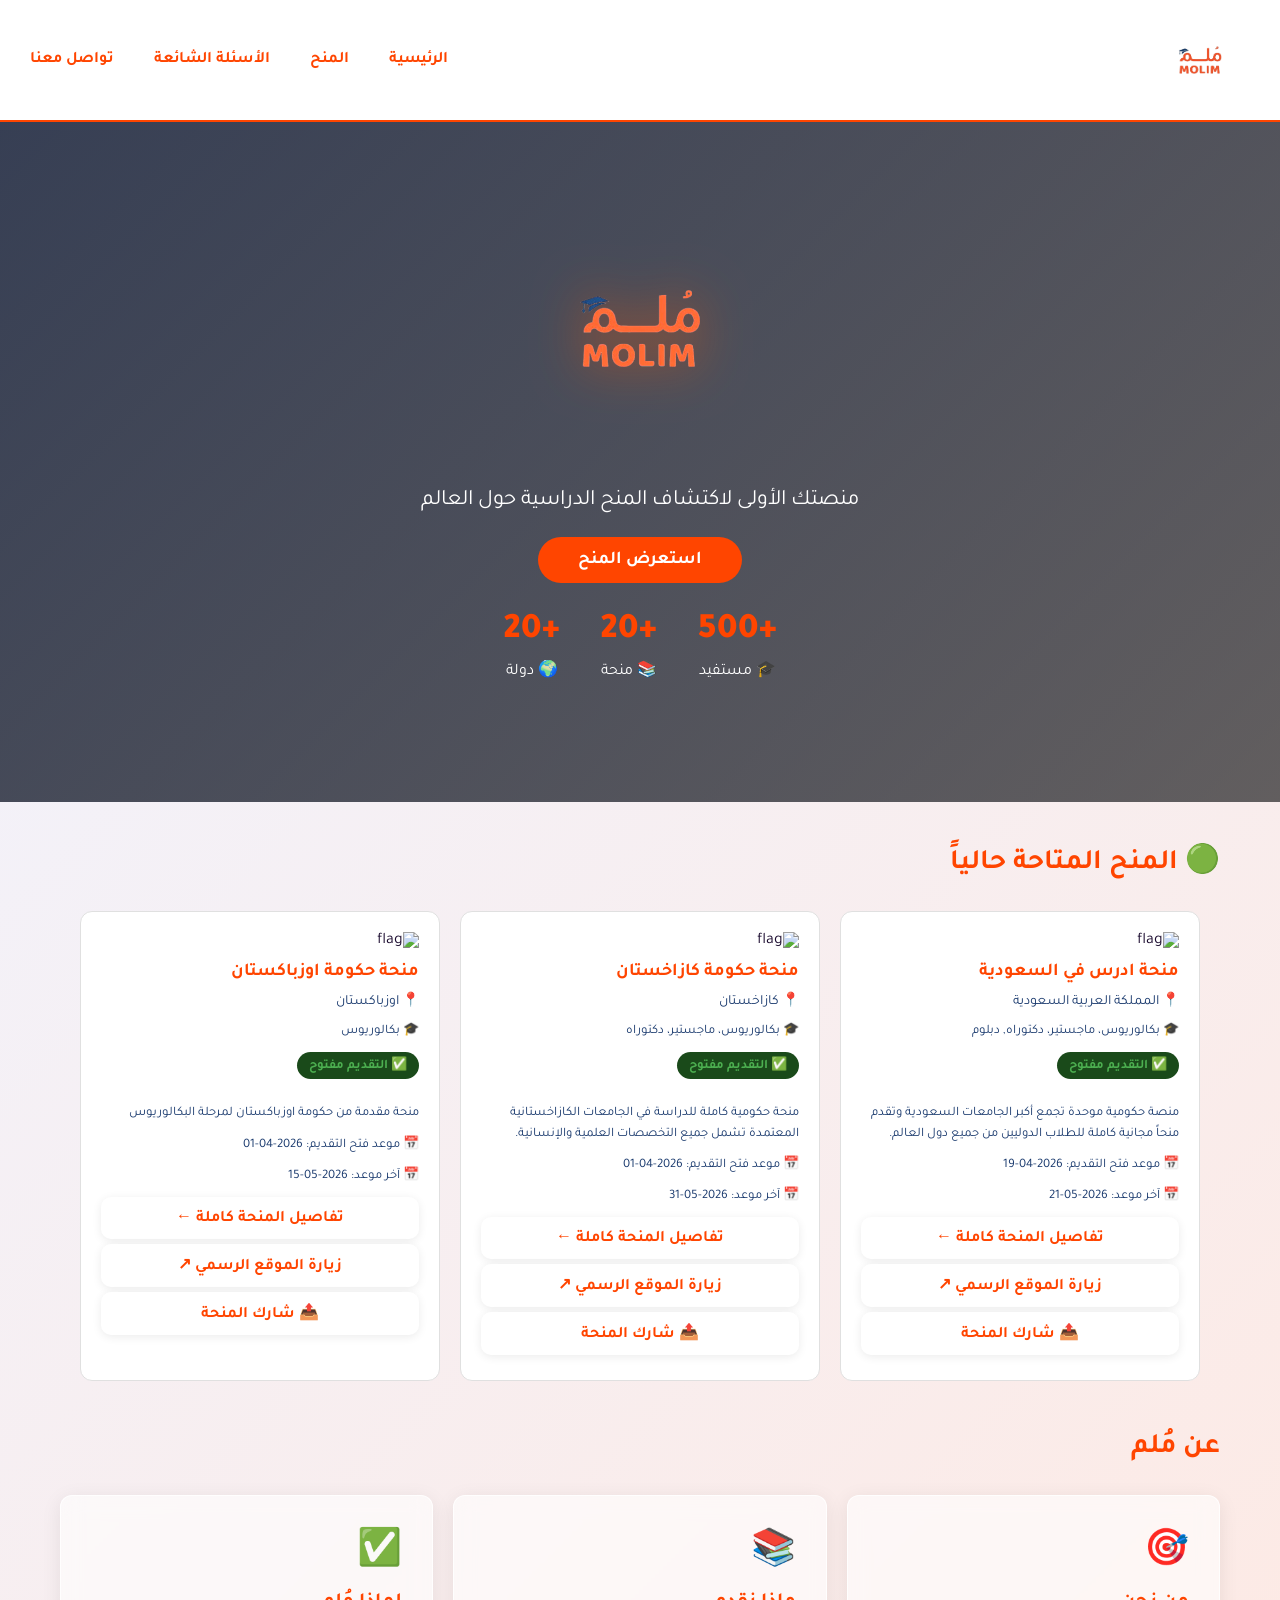
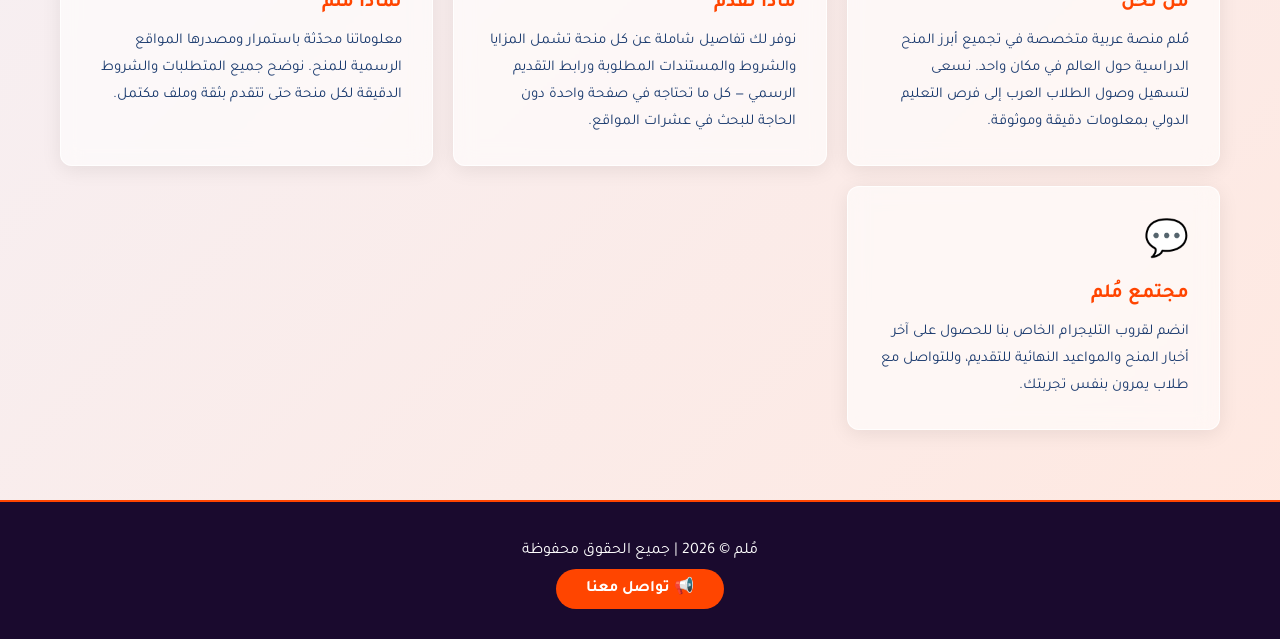
==== index.html @ afb1531c "update contact" ====
<!DOCTYPE html>
<html lang="ar" dir="rtl">
<head>
  <meta charset="UTF-8" />
  <meta name="viewport" content="width=device-width, initial-scale=1.0" />
  <title>مُلم | منصة المنح الدراسية</title>
  <link rel="stylesheet" href="static/css/style.css" />
</head>
<body>

  <!-- الهيدر -->
  <header>
   <div class="logo">
   <img src="static/logo.png" alt="مُلم" class="logo-img"/>
    </div>
    <nav>
      <a href="index.html">الرئيسية</a>
      <a href="scholarships.html">المنح</a>
      <a href="faq.html">الأسئلة الشائعة</a>
      <a href="contact.html">تواصل معنا</a>
    </nav>
  </header>

  <!-- هيرو -->
  <section class="hero">
  <!-- الشعار الكبير التفاعلي في المنتصف -->
  <div class="hero-logo-wrap">
    <img src="static/logo.png" alt="مُلم" class="hero-logo"/>
    <div class="hero-glow"></div>
  </div>
  <p class="hero-sub">منصتك الأولى لاكتشاف المنح الدراسية حول العالم</p>
  <a href="scholarships.html" class="btn-main">استعرض المنح</a>
  <!-- إحصائيات المنصة -->
  <section class="stats-section">
    <div class="stat-item">
      <span class="stat-number">+500</span>
      <span class="stat-label">🎓 مستفيد</span>
    </div>
    <div class="stat-item">
      <span class="stat-number">+20</span>
      <span class="stat-label">📚 منحة</span>
    </div>
    <div class="stat-item">
      <span class="stat-number">+20</span>
      <span class="stat-label">🌍 دولة</span>
    </div>
  </section>
</section>

<!-- المنح المتاحة حالياً -->
<section class="open-scholarships-section">
  <h2 class="section-title">🟢 المنح المتاحة حالياً</h2>
  <div id="open-scholarships-grid" class="cards-grid"></div>
</section>

  <!-- من نحن -->

<section class="about-section">

  <h2 class="section-title"> عن مُلم </h2>
  <div class="cards-wrapper">
  <div class="about-card">
    <span class="about-icon">🎯</span>
    <h3>من نحن</h3>
    <p>مُلم منصة عربية متخصصة في تجميع أبرز المنح الدراسية حول العالم في مكان واحد. نسعى لتسهيل وصول الطلاب العرب إلى فرص التعليم الدولي بمعلومات دقيقة وموثوقة.</p>
  </div>

  <div class="about-card">
    <span class="about-icon">📚</span>
    <h3>ماذا نقدم</h3>
    <p>نوفر لك تفاصيل شاملة عن كل منحة تشمل المزايا والشروط والمستندات المطلوبة ورابط التقديم الرسمي — كل ما تحتاجه في صفحة واحدة دون الحاجة للبحث في عشرات المواقع.</p>
  </div>

  <div class="about-card">
    <span class="about-icon">✅</span>
    <h3>لماذا مُلم</h3>
    <p>معلوماتنا محدّثة باستمرار ومصدرها المواقع الرسمية للمنح. نوضح جميع المتطلبات والشروط الدقيقة لكل منحة حتى تتقدم بثقة وملف مكتمل.</p>
  </div>

  <a href="https://t.me/Molim_Team/4" target="_blank" style="text-decoration:none; color:inherit; display:block;">
  <div class="about-card" style="cursor:pointer;">
    <span class="about-icon">💬</span>
    <h3>مجتمع مُلم</h3>
    <p>انضم لقروب التليجرام الخاص بنا للحصول على آخر أخبار المنح والمواعيد النهائية للتقديم، وللتواصل مع طلاب يمرون بنفس تجربتك.</p>
  </div>
</a>
</div>


</section>

  <!-- الفوتر -->
  <footer>
    <p>مُلم © 2026 | جميع الحقوق محفوظة</p>
    <a herf="contact.html" class="tg-btn">
      📢 تواصل معنا
    </a>
  </footer>

  <script src="static/js/main.js"></script>

</body>
</html>
---- static/css/style.css ----
@import url('https://fonts.googleapis.com/css2?family=Tajawal:wght@400;700;900&display=swap');

* {
  margin: 0;
  padding: 0;
  box-sizing: border-box;
}

body {
  font-family: 'Tajawal', sans-serif;
  background: linear-gradient(135deg, #f0f4ff, #ffe8e0);
  color: #1a0a2e;
  direction: rtl;
  min-height: 100vh;
}

/* ===== HEADER ===== */
header {
  display: flex;
  justify-content: space-between;
  align-items: center;
  padding: 15px 30px;
  background: #fff;
  border-bottom: 2px solid #ff4500;
  position: sticky;
  top: 0;
  z-index: 100;
  width: 100%;
  box-sizing: border-box;
}

header.scrolled {
  padding: 8px 30px;
  box-shadow: 0 2px 15px rgba(0,0,0,0.1);
  transition: all 0.3s ease;
}

header.scrolled .logo-img {
  height: 55px;
}

.logo {
  display: flex;
  flex-direction: column;
  line-height: 1;
}

.logo-img {
  height: 90px;
  width: auto;
}

nav {
  display: flex;
  gap: 15px;
  align-items: center;
}

nav a {
  color: #ff4500;
  text-decoration: none;
  margin-right: 25px;
  font-size: 16px;
  font-weight: 700;
  transition: color 0.3s;
}

nav a:hover {
  color: #cc3300;
}

/* ===== HERO ===== */
.hero {
  text-align: center;
  padding: 80px 20px;
  background: 
    linear-gradient(135deg, rgba(5,15,40,0.80), rgba(20,20,20,0.65)),
    url('../images/hero-bg.jpg') center center / cover no-repeat;
    background-attachment: fixed;
  position: relative;
}

.hero-logo-wrap {
  position: relative;
  display: inline-block;
  margin-bottom: 25px;
}

.hero-logo {
  width: 350px;
  max-width: 80%;
  position: relative;
  z-index: 2;
  filter: drop-shadow(0 0 25px rgba(255, 69, 0, 0.7)) brightness(1.3);
  animation: floatLogo 3s ease-in-out infinite;
  transition: transform 0.3s;
}

.hero-logo:hover {
  transform: scale(1.08);
  filter: drop-shadow(0 0 45px rgba(255, 69, 0, 1));
}

.hero-glow {
  display: none;
  position: absolute;
  top: 50%; left: 50%;
  transform: translate(-50%, -50%);
  width: 300px; height: 300px;
  background: radial-gradient(circle, rgba(255,69,0,0.3) 0%, transparent 70%);
  border-radius: 50%;
  z-index: 1;
  animation: pulseGlow 3s ease-in-out infinite;
}

@keyframes floatLogo {
  0%, 100% { transform: translateY(0px); }
  50%       { transform: translateY(-12px); }
}

@keyframes pulseGlow {
  0%, 100% { opacity: 0.5; transform: translate(-50%, -50%) scale(1); }
  50%       { opacity: 1;   transform: translate(-50%, -50%) scale(1.2); }
}

.hero-sub {
  font-size: 22px;
  color: #fff;
  margin-bottom: 35px;
}

.btn-main {
  background: #ff4500;
  color: white;
  padding: 14px 40px;
  border-radius: 30px;
  text-decoration: none;
  font-size: 18px;
  font-weight: 700;
  transition: background 0.3s;
}

.btn-main:hover {
  background: #cc3300;
}

/* ===== FEATURED ===== */
.featured {
  padding: 60px 40px;
}

.featured h2 {
  font-size: 30px;
  margin-bottom: 30px;
  color: #ff4500;
  border-right: 4px solid #ff4500;
  padding-right: 15px;
}

.grid {
  display: grid;
  grid-template-columns: repeat(auto-fill, minmax(280px, 1fr));
  gap: 20px;
}

/* ===== CARD ===== */
.card {
  background: #ffffff;
  border-radius: 12px;
  padding: 20px;
  border: 1px solid #e0e0e0;
  transition: transform 0.3s, border-color 0.3s;
}

.card:hover {
  transform: translateY(-5px);
  border-color: #fff;
}

.card-flag {
  width: 50px;
  border-radius: 4px;
  margin-bottom: 10px;
}

.card h3 {
  font-size: 18px;
  font-weight: 700;
  margin-bottom: 8px;
  color: #ff4500;
}

.card .country {
  color: #1a3a6e;
  font-size: 14px;
  margin-bottom: 10px;
}

.card .degree {
  color: #1a3a6e;
  font-size: 13px;
  margin-bottom: 12px;
}

.card .status {
  display: inline-block;
  padding: 4px 12px;
  border-radius: 20px;
  font-size: 13px;
  font-weight: 700;
  margin-bottom: 15px;
}

.status.open {
  background: #1a4a1a;
  color: #4caf50;
}

.status.closed {
  background: #4a1a1a;
  color: #f44336;
}

.card a {
  display: block;
  text-align: center;
  background: rgba(255, 255, 255, 0.5);
  backdrop-filter: blur(8px);
  -webkit-backdrop-filter: blur(8px);
  color: #ff4500;
  padding: 10px 15px;
  border-radius: 10px;
  text-decoration: none;
  font-weight: 700;
  border: 1px solid rgba(255, 255, 255, 0.8);
  margin-top: 8px;
  transition: all 0.3s;
  box-shadow: 0 2px 10px rgba(0, 0, 0, 0.08);
}

.card a:hover {
  background: rgba(255, 255, 255, 0.9);
  transform: translateX(-3px);
}

.card .desc {
  font-size: 13px;
  color: #1a3a6e;
  margin: 10px 0;
  line-height: 1.6;
}

.card .deadline {
  font-size: 13px;
  color: #1a3a6e;
  margin-bottom: 12px;
}

/* ===== FOOTER ===== */
footer {
  text-align: center;
  padding: 40px 20px;
  background: #1a0a2e;
  border-top: 2px solid #ff4500;
  margin-top: 60px;
}

footer p {
  color: #fff;
  margin-bottom: 15px;
}

.tg-btn {
  background: #ff4500;
  color: white;
  padding: 12px 30px;
  border-radius: 25px;
  text-decoration: none;
  font-weight: 700;
  font-size: 16px;
  transition: background 0.3s;
}

.tg-btn:hover {
  background: #cc3300;
}

/* ===== SCHOLARSHIPS PAGE ===== */
.page-hero {
  text-align: center;
  padding: 50px 20px 30px;
  background: linear-gradient(135deg, #2d1f5e, #3b1a6e, #ff4500);
}

.page-hero h1 {
  font-size: 40px;
  color: #ff4500;
  margin-bottom: 10px;
}

.page-hero p {
  color: #fff;
  font-size: 18px;
}

.filters {
  display: flex;
  gap: 15px;
  padding: 25px 40px;
  background: #f0f0f0;
  flex-wrap: wrap;
}

.filters input,
.filters select {
  flex: 1;
  min-width: 200px;
  padding: 12px 15px;
  border-radius: 8px;
  border: 1px solid #ff4500;
  background: #fff;
  color: #1a0a2e;
  font-family: 'Tajawal', sans-serif;
  font-size: 15px;
}

.filters input:focus,
.filters select:focus {
  outline: none;
  border-color: #cc3300;
}

/* ===== CONTACT PAGE ===== */
.contact-section {
  display: flex;
  flex-direction: column;
  gap: 15px;
  max-width: 600px;
  margin: 50px auto;
  padding: 0 20px;
  /* لا تضيف background هنا */
}

.contact-card {
  display: flex;
  align-items: center;
  gap: 20px;
  padding: 20px 25px;
  border-radius: 12px;
  text-decoration: none;
  color: white;
  font-family: 'Tajawal', sans-serif;
  transition: transform 0.3s, opacity 0.3s;
  border: 1px solid transparent;
}

.contact-card:hover {
  transform: translateX(-5px);
  opacity: 0.9;
}

.contact-icon {
  font-size: 28px;
  min-width: 45px;
  text-align: center;
}

.contact-card h3 {
  font-size: 18px;
  font-weight: 700;
  margin-bottom: 4px;
}

.contact-card p {
  font-size: 14px;
  opacity: 0.85;
}

.telegram  { background: #0088cc; }
.tiktok    { background: #010101; border-color: #fff2; }
.youtube   { background: #ff0000; }
.instagram { background: linear-gradient(45deg, #f09433, #e6683c, #dc2743, #cc2366, #bc1888); }
.twitter   { background: #1a1a2e; border-color: #fff2; }

/* ===== BTN DETAILS ===== */
.btn-details {
  display: block;
  text-align: center;
  background: transparent;
  color: #ffffff;
  padding: 10px;
  border-radius: 8px;
  text-decoration: none;
  font-weight: 700;
  border: 2px solid #ff4500;
  margin-top: 8px;
  transition: all 0.3s;
}

.btn-details:hover {
  background: #cc3300;
  color: #cc3300;
}

/* ===== DETAILS PAGE ===== */
.details-container {
  max-width: 800px;
  margin: 0 auto;
  padding: 40px 20px;
}

.details-hero {
  text-align: center;
  padding: 40px 20px;
  background: linear-gradient(135deg, #2d1f5e, #3b1a6e, #ff4500);
  border-radius: 12px;
  margin-bottom: 30px;
}

.details-hero h1 {
  font-size: 36px;
  font-weight: 900;
  color: #ffffff;
  margin-bottom: 8px;
}

.details-hero p {
  color: #ffe0d0;
  margin-bottom: 15px;
}

.details-card {
  background: #ffffff;
  border-radius: 12px;
  padding: 25px;
  border: 1px solid #e0e0e0;
  box-shadow: 0 4px 15px rgba(0, 0, 0, 0.08);
}

.details-card h2 {
  font-size: 20px;
  color: #ff4500;
  margin-bottom: 15px;
  font-weight: 700;
}

.details-card p {
  color: #1a3a6e;
  line-height: 1.8;
  margin-bottom: 8px;
}

.details-card ul li {
  color: #1a3a6e;
  padding: 8px 0;
  border-bottom: 1px solid #e0e0e0;
  line-height: 1.6;
}

.details-card ul li:last-child {
  border-bottom: none;
}

.details-card ul li::before {
  content: "✓ ";
  color: #ff4500;
  font-weight: 700;
}
/* ===== FAQ PAGE ===== */
.faq-section {
  max-width: 800px;
  margin: 40px auto;
  padding: 0 20px;
}

.faq-item {
  background: #ffffff;
  border-radius: 12px;
  margin-bottom: 15px;
  border: 1px solid #e0e0e0;
  box-shadow: 0 4px 15px rgba(0, 0, 0, 0.08);
  overflow: hidden;
}

.faq-question {
  display: flex;
  justify-content: space-between;
  align-items: center;
  padding: 20px 25px;
  cursor: pointer;
  font-size: 17px;
  font-weight: 700;
  color: #ff4500;
  transition: background 0.3s;
}

.faq-question:hover {
  background: #fff5f2;
}

.faq-icon {
  font-size: 24px;
  color: #ff4500;
  font-weight: 900;
  min-width: 20px;
  text-align: center;
}

.faq-answer {
  max-height: 0;
  overflow: hidden;
  transition: max-height 0.4s ease;
  padding: 0 25px;
  color: #1a3a6e;
  line-height: 1.8;
  font-size: 15px;
}

.faq-answer[style*="max-height"] {
  padding: 0 25px 20px;
}

/* ===== ABOUT SECTION ===== */
.about-section {
  padding: 10px 20px;
  max-width: 1200px;
  margin: 0 auto;
}

.about-section .cards-wrapper {
  display: grid;
  grid-template-columns: repeat(auto-fill, minmax(280px, 1fr));
  gap: 20px;
}
.about-card {
  background: rgba(255, 255, 255, 0.6);
  backdrop-filter: blur(10px);
  -webkit-backdrop-filter: blur(10px);
  border-radius: 12px;
  padding: 30px;
  border: 1px solid rgba(255, 255, 255, 0.8);
  box-shadow: 0 4px 20px rgba(0, 0, 0, 0.08);
  transition: transform 0.3s, box-shadow 0.3s;
}

.about-card:hover {
  transform: translateY(-5px);
  border-color: #1a0a2e;
}

.about-icon {
  font-size: 36px;
  display: block;
  margin-bottom: 15px;
}

.about-card h3 {
  font-size: 20px;
  font-weight: 700;
  color: #ff4500;
  margin-bottom: 12px;
}

.about-card p {
  color: #1a3a6e;
  line-height: 1.8;
  font-size: 15px;
}

/* ===== RESPONSIVE ===== */
@media (max-width: 768px) {
  header {
    flex-direction: column;
    gap: 12px;
    padding: 12px 10px;
  }

  nav {
    flex-wrap: wrap;
    justify-content: center;
    gap: 8px;
    width: 100%;
  }

  nav a {
    font-size: 0.8rem;
    padding: 4px 6px;
    white-space: nowrap;
  }
}
/* cssاحصائيات المنحة */
.stats-section {
  display: flex;
  justify-content: center;
  gap: 40px;
  padding: 40px 20px;
  background: transparent;
  text-align: center;
}

.stat-item {
  display: flex;
  flex-direction: column;
  align-items: center;
}

.stat-number {
  font-size: 36px;
  font-weight: 900;
  color: #ff4500;
}

.stat-label {
  font-size: 16px;
  color: white;
  margin-top: 5px;
}

/* زر مشاركة المنحة*/
.btn-share-general {
  width: 100%;
  padding: 10px;
  background: #1a3a6e;
  color: white;
  border: none;
  border-radius: 10px;
  font-size: 15px;
  font-weight: 700;
  cursor: pointer;
  font-family: 'Tajawal', sans-serif;
  margin-top: 8px;
}

.btn-share-general:hover {
  background: #0f2550;
}

.open-scholarships-section {
  padding: 40px 20px;
  max-width: 1200px;
  margin: 0 auto;
}

.section-title {
  text-align: right;
  color: #ff4500;
  font-size: 28px;
  margin-bottom: 30px;
  padding-right: 0%;
}

#open-scholarships-grid {
  display: grid;
  grid-template-columns: repeat(auto-fill, minmax(280px, 1fr));
  gap: 20px;
  padding: 0 20px;
  direction: rtl;
}

#open-scholarships-grid .btn-details {
  display: block;
  width: 100%;
  margin: 5px 0;
  text-align: center;
  box-sizing: border-box;
}

#open-scholarships-grid .card {
  width: 100%;
  box-sizing: border-box;
}
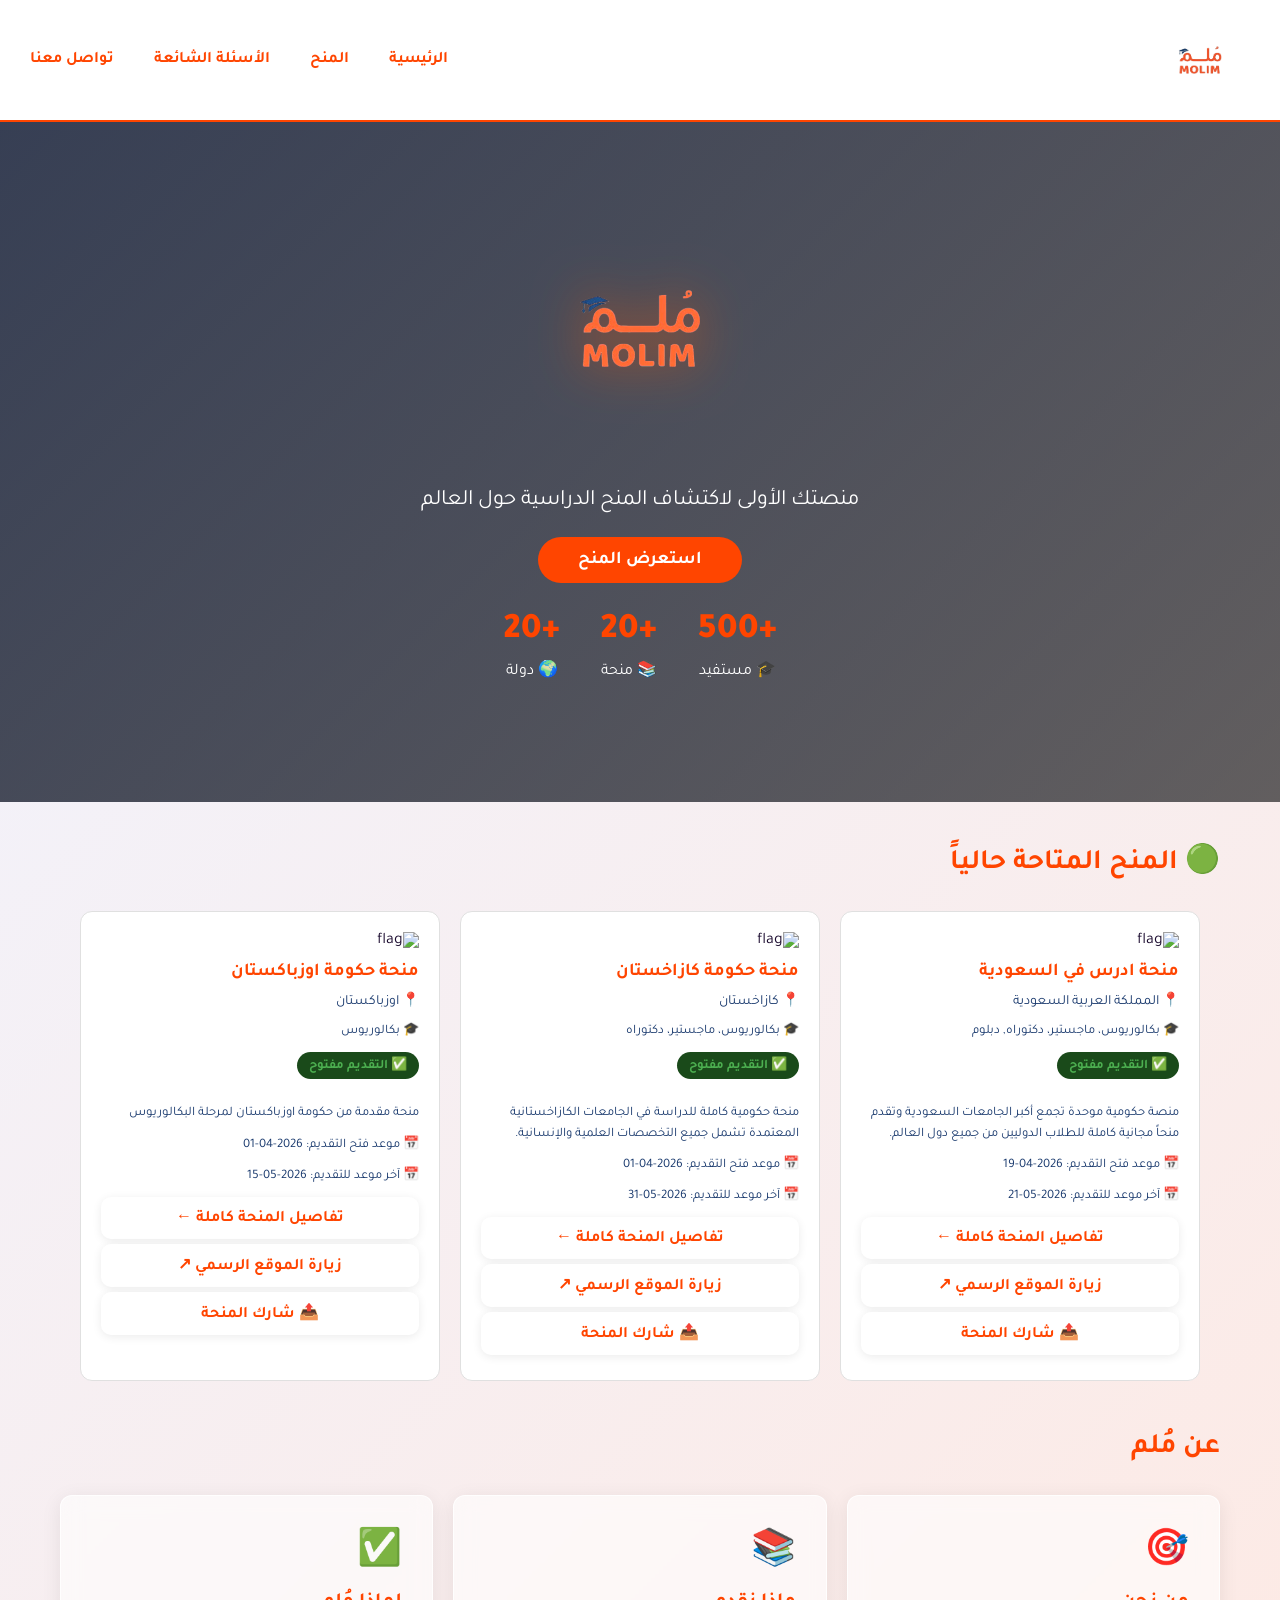
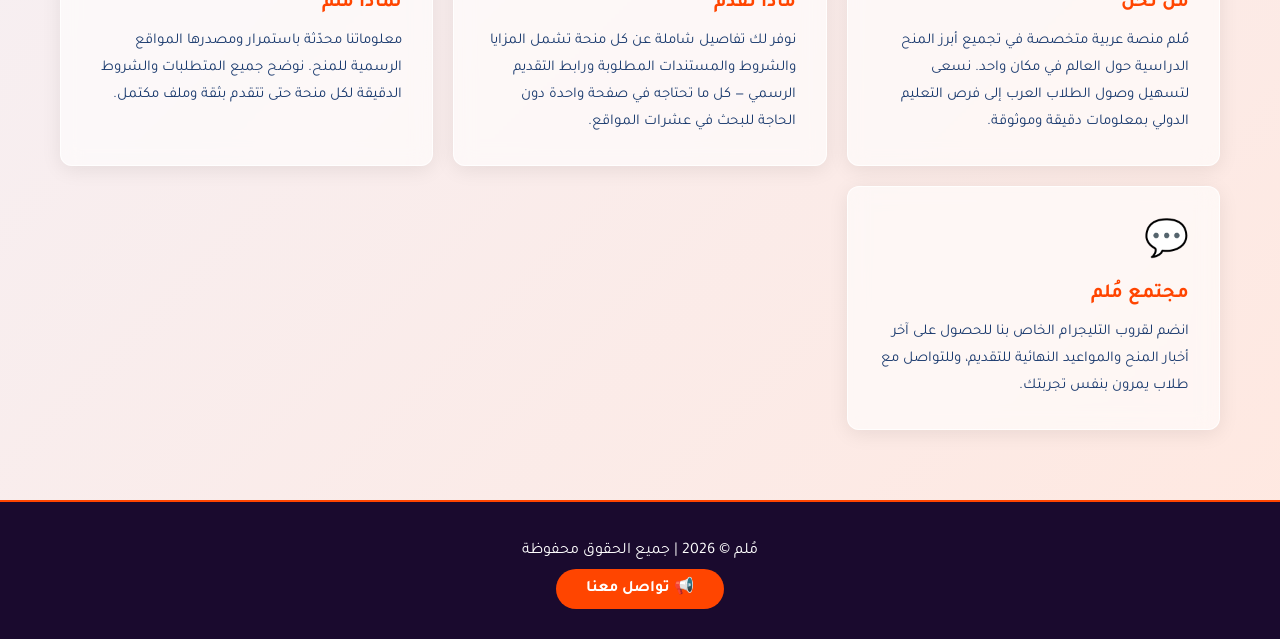
==== commit 92127ec4: "updatr link share" ====
--- a/index.html
+++ b/index.html
@@ -92,7 +92,7 @@
   <!-- الفوتر -->
   <footer>
     <p>مُلم © 2026 | جميع الحقوق محفوظة</p>
-    <a herf="contact.html" class="tg-btn">
+    <a href="contact.html" class="tg-btn">
       📢 تواصل معنا
     </a>
   </footer>
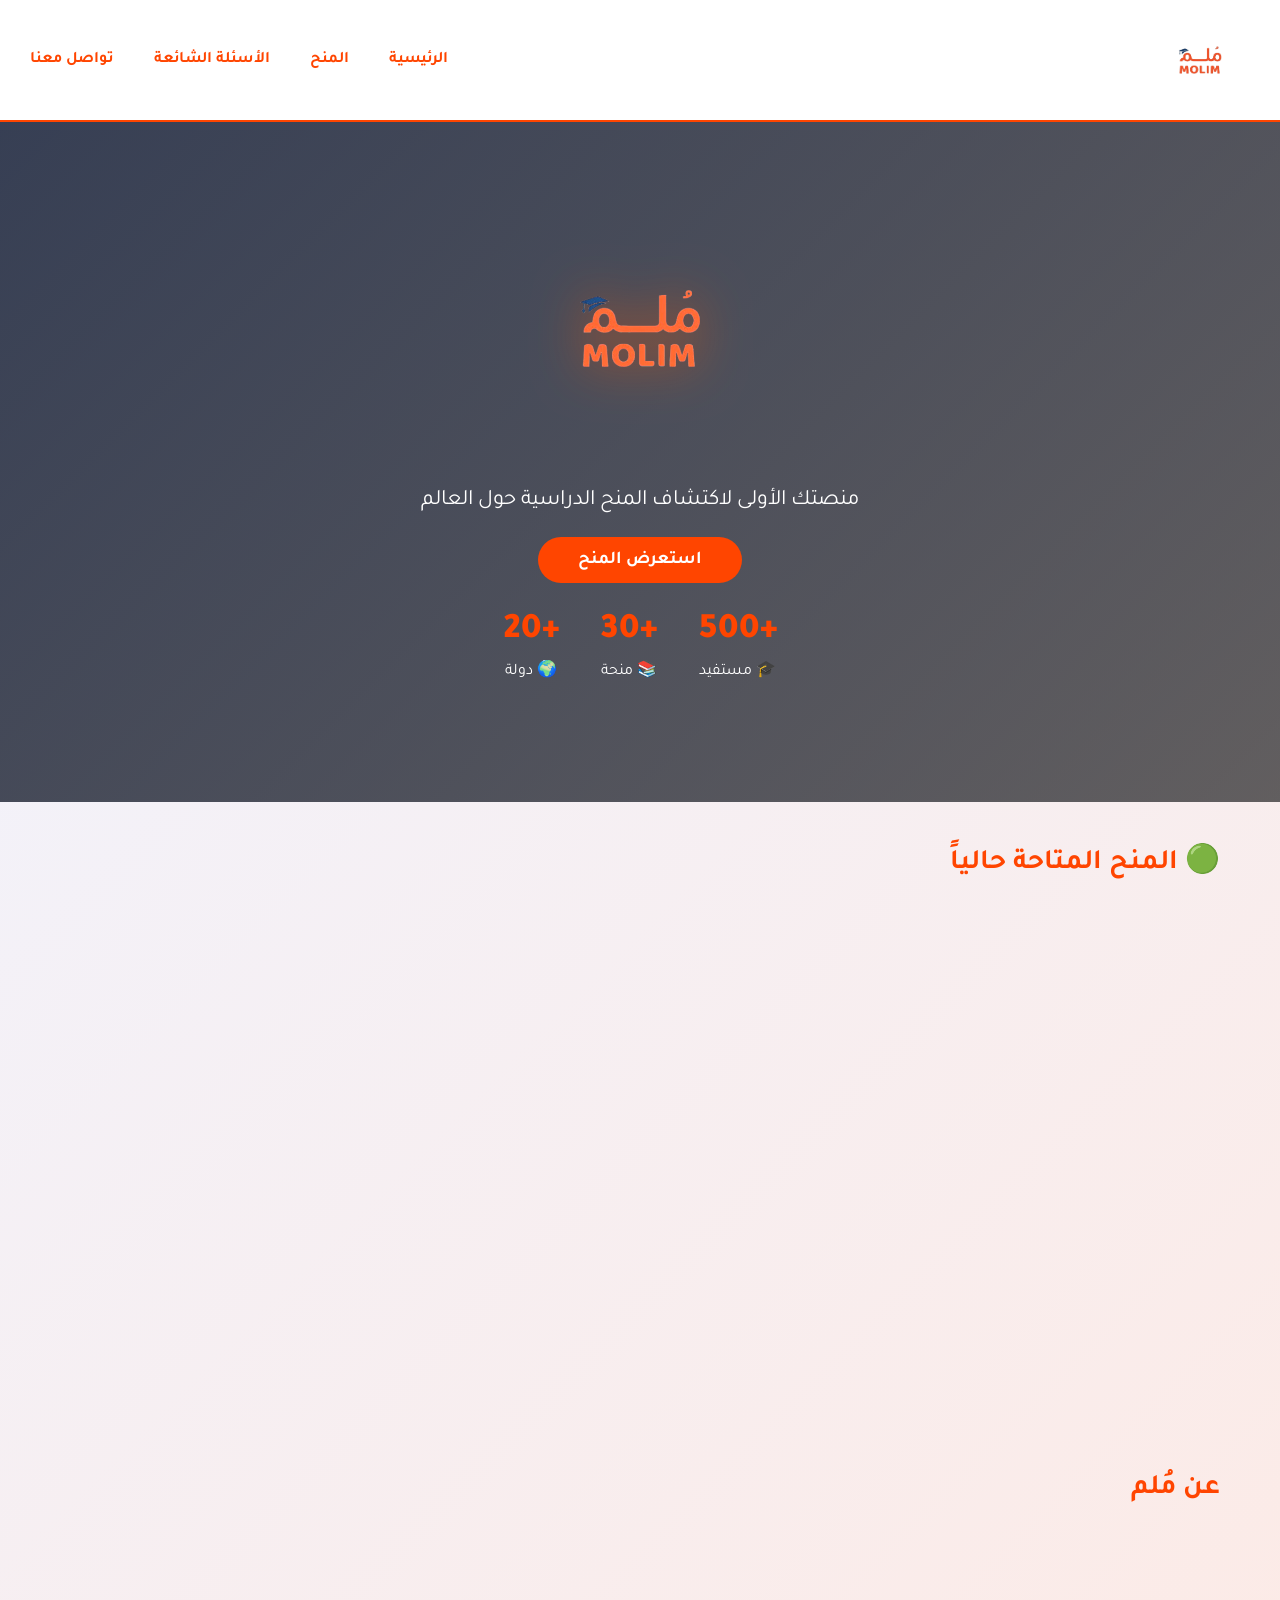
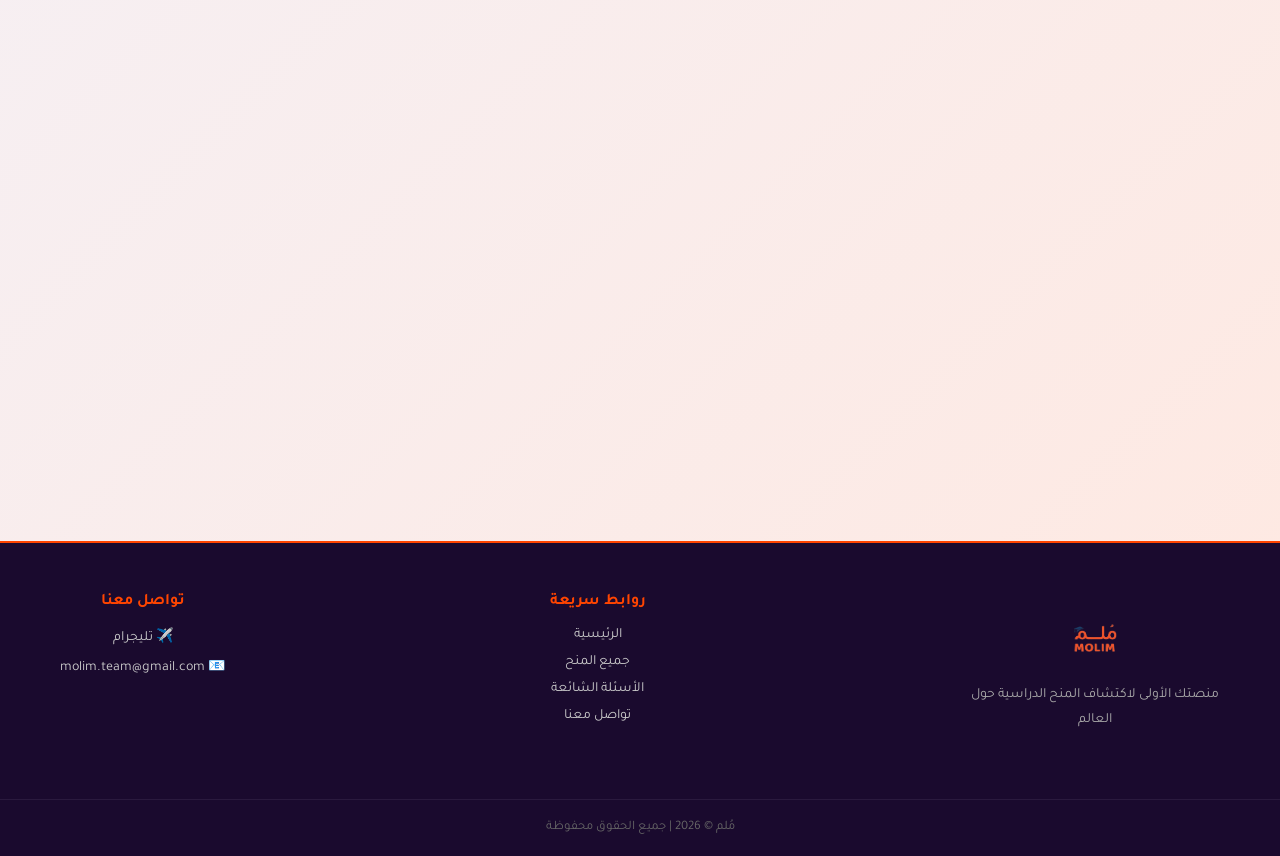
==== commit 909a6710: "update hero" ====
--- a/index.html
+++ b/index.html
@@ -3,23 +3,25 @@
 <head>
   <meta charset="UTF-8" />
   <meta name="viewport" content="width=device-width, initial-scale=1.0" />
+  <meta name="description" content="مُلم - منصتك الأولى لاكتشاف المنح الدراسية حول العالم. تصفح أحدث المنح المتاحة بتفاصيل كاملة." />
   <title>مُلم | منصة المنح الدراسية</title>
   <link rel="stylesheet" href="static/css/style.css" />
 </head>
 <body>
 
   <!-- الهيدر -->
-  <header>
-   <div class="logo">
-   <img src="static/logo.png" alt="مُلم" class="logo-img"/>
-    </div>
-    <nav>
-      <a href="index.html">الرئيسية</a>
-      <a href="scholarships.html">المنح</a>
-      <a href="faq.html">الأسئلة الشائعة</a>
-      <a href="contact.html">تواصل معنا</a>
-    </nav>
-  </header>
+ <header>
+  <div class="logo">
+    <img src="static/logo.png" alt="مُلم" class="logo-img"/>
+  </div>
+  <button class="menu-toggle" onclick="toggleMenu()">☰</button>
+  <nav id="main-nav">
+    <a href="index.html">الرئيسية</a>
+    <a href="scholarships.html">المنح</a>
+    <a href="faq.html">الأسئلة الشائعة</a>
+    <a href="contact.html">تواصل معنا</a>
+  </nav>
+</header>
 
   <!-- هيرو -->
   <section class="hero">
@@ -37,7 +39,7 @@
       <span class="stat-label">🎓 مستفيد</span>
     </div>
     <div class="stat-item">
-      <span class="stat-number">+20</span>
+      <span class="stat-number">+30</span>
       <span class="stat-label">📚 منحة</span>
     </div>
     <div class="stat-item">
@@ -91,13 +93,36 @@
 
   <!-- الفوتر -->
   <footer>
+  <div class="footer-content">
+
+    <div class="footer-brand">
+      <img src="static/logo.png" alt="مُلم" class="footer-logo"/>
+      <p>منصتك الأولى لاكتشاف المنح الدراسية حول العالم</p>
+    </div>
+
+    <div class="footer-links">
+      <h4>روابط سريعة</h4>
+      <a href="index.html">الرئيسية</a>
+      <a href="scholarships.html">جميع المنح</a>
+      <a href="faq.html">الأسئلة الشائعة</a>
+      <a href="contact.html">تواصل معنا</a>
+    </div>
+
+    <div class="footer-social">
+      <h4>تواصل معنا</h4>
+      <a href="https://t.me/Molim_Team/4" target="_blank">✈️ تليجرام</a>
+      <a href="mailto:molim.team@gmail.com">📧 molim.team@gmail.com</a>
+    </div>
+
+  </div>
+  <div class="footer-bottom">
     <p>مُلم © 2026 | جميع الحقوق محفوظة</p>
-    <a href="contact.html" class="tg-btn">
-      📢 تواصل معنا
-    </a>
-  </footer>
+  </div>
+</footer>
 
   <script src="static/js/main.js"></script>
 
+  <script src="static/js/shared.js"></script>
+
 </body>
 </html>
--- a/static/css/style.css
+++ b/static/css/style.css
@@ -650,11 +650,25 @@
 }
 
 #open-scholarships-grid {
-  display: grid;
-  grid-template-columns: repeat(auto-fill, minmax(280px, 1fr));
+  display: flex;
+  flex-direction: row;
+  overflow-x: auto;
+  scroll-snap-type: x mandatory;
+  -webkit-overflow-scrolling: touch;
   gap: 20px;
-  padding: 0 20px;
+  padding: 0 20px 20px;
   direction: rtl;
+}
+
+#open-scholarships-grid::-webkit-scrollbar {
+  display: none;
+}
+
+#open-scholarships-grid .card {
+  min-width: 280px;
+  max-width: 280px;
+  flex-shrink: 0;
+  scroll-snap-align: end;
 }
 
 #open-scholarships-grid .btn-details {
@@ -668,4 +682,197 @@
 #open-scholarships-grid .card {
   width: 100%;
   box-sizing: border-box;
+}
+
+/* ===== HAMBURGER MENU ===== */
+.menu-toggle {
+  display: none;
+  background: none;
+  border: none;
+  font-size: 28px;
+  color: #ff4500;
+  cursor: pointer;
+}
+
+@media (max-width: 768px) {
+  .menu-toggle {
+    display: block;
+  }
+
+  nav {
+    display: none;
+    flex-direction: column;
+    width: 100%;
+    background: #fff;
+    padding: 10px 0;
+    border-top: 1px solid #eee;
+  }
+
+  nav.open {
+    display: flex;
+  }
+
+  nav a {
+    padding: 12px 20px;
+    border-bottom: 1px solid #f0f0f0;
+    margin-right: 0;
+  }
+}
+
+/* ===== SCROLL ANIMATION ===== */
+.card, .about-card {
+  opacity: 0;
+  transform: translateY(30px);
+  transition: opacity 0.6s ease, transform 0.6s ease;
+}
+
+.card.visible, .about-card.visible {
+  opacity: 1;
+  transform: translateY(0);
+}
+
+/* ===== BACK TO TOP ===== */
+#back-to-top {
+  position: fixed;
+  bottom: 30px;
+  left: 20px;
+  background: #ff4500;
+  color: white;
+  border: none;
+  border-radius: 50%;
+  width: 45px;
+  height: 45px;
+  font-size: 20px;
+  cursor: pointer;
+  display: none;
+  z-index: 999;
+  box-shadow: 0 4px 15px rgba(255,69,0,0.4);
+  transition: opacity 0.3s;
+}
+
+/* ===== SKELETON LOADING ===== */
+.skeleton-card {
+  background: #ffffff;
+  border-radius: 12px;
+  padding: 20px;
+  border: 1px solid #e0e0e0;
+  min-width: 280px;
+  max-width: 280px;
+  flex-shrink: 0;
+}
+
+.skeleton-line {
+  background: linear-gradient(90deg, #f0f0f0 25%, #e0e0e0 50%, #f0f0f0 75%);
+  background-size: 200% 100%;
+  animation: shimmer 1.5s infinite;
+  border-radius: 6px;
+  margin-bottom: 12px;
+}
+
+.skeleton-flag  { width: 50px; height: 35px; margin-bottom: 15px; }
+.skeleton-title { width: 70%; height: 20px; }
+.skeleton-text  { width: 50%; height: 14px; }
+.skeleton-text.wide { width: 85%; }
+.skeleton-btn   { width: 100%; height: 38px; margin-top: 15px; }
+
+@keyframes shimmer {
+  0%   { background-position: 200% 0; }
+  100% { background-position: -200% 0; }
+}
+
+/* ===== COUNTDOWN ===== */
+.countdown {
+  background: #fff5f2;
+  border: 1px solid #ff4500;
+  border-radius: 8px;
+  padding: 8px 12px;
+  margin-bottom: 10px;
+  text-align: center;
+  font-size: 13px;
+  color: #ff4500;
+  font-weight: 700;
+}
+
+.countdown.urgent {
+  background: #4a1a1a;
+  color: #ff6b6b;
+  border-color: #ff6b6b;
+}
+
+/* ===== FOOTER REDESIGN ===== */
+footer {
+  background: #1a0a2e;
+  border-top: 2px solid #ff4500;
+  margin-top: 60px;
+  padding: 0;
+}
+
+.footer-content {
+  display: flex;
+  justify-content: space-between;
+  gap: 40px;
+  padding: 50px 60px;
+  flex-wrap: wrap;
+}
+
+.footer-brand {
+  max-width: 250px;
+  text-align: center;
+}
+
+.footer-logo {
+  height: 90px;
+  margin-bottom: 0px;
+  display: block;
+  margin-left: auto;
+  margin-right: auto;
+}
+
+.footer-brand p {
+  color: #aaa;
+  font-size: 14px;
+  line-height: 1.8;
+  margin-top: 0;
+}
+
+.footer-links h4,
+.footer-social h4 {
+  color: #ff4500;
+  font-size: 16px;
+  margin-bottom: 15px;
+}
+
+.footer-links a,
+.footer-social a {
+  display: block;
+  color: #ccc;
+  text-decoration: none;
+  font-size: 14px;
+  margin-bottom: 10px;
+  transition: color 0.3s;
+}
+
+.footer-links a:hover,
+.footer-social a:hover {
+  color: #ff4500;
+}
+
+.footer-bottom {
+  border-top: 1px solid #2a1a3e;
+  text-align: center;
+  padding: 20px;
+}
+
+.footer-bottom p {
+  color: #666;
+  font-size: 13px;
+  margin: 0;
+}
+
+@media (max-width: 768px) {
+  .footer-content {
+    flex-direction: column;
+    padding: 30px 20px;
+    gap: 30px;
+  }
 }
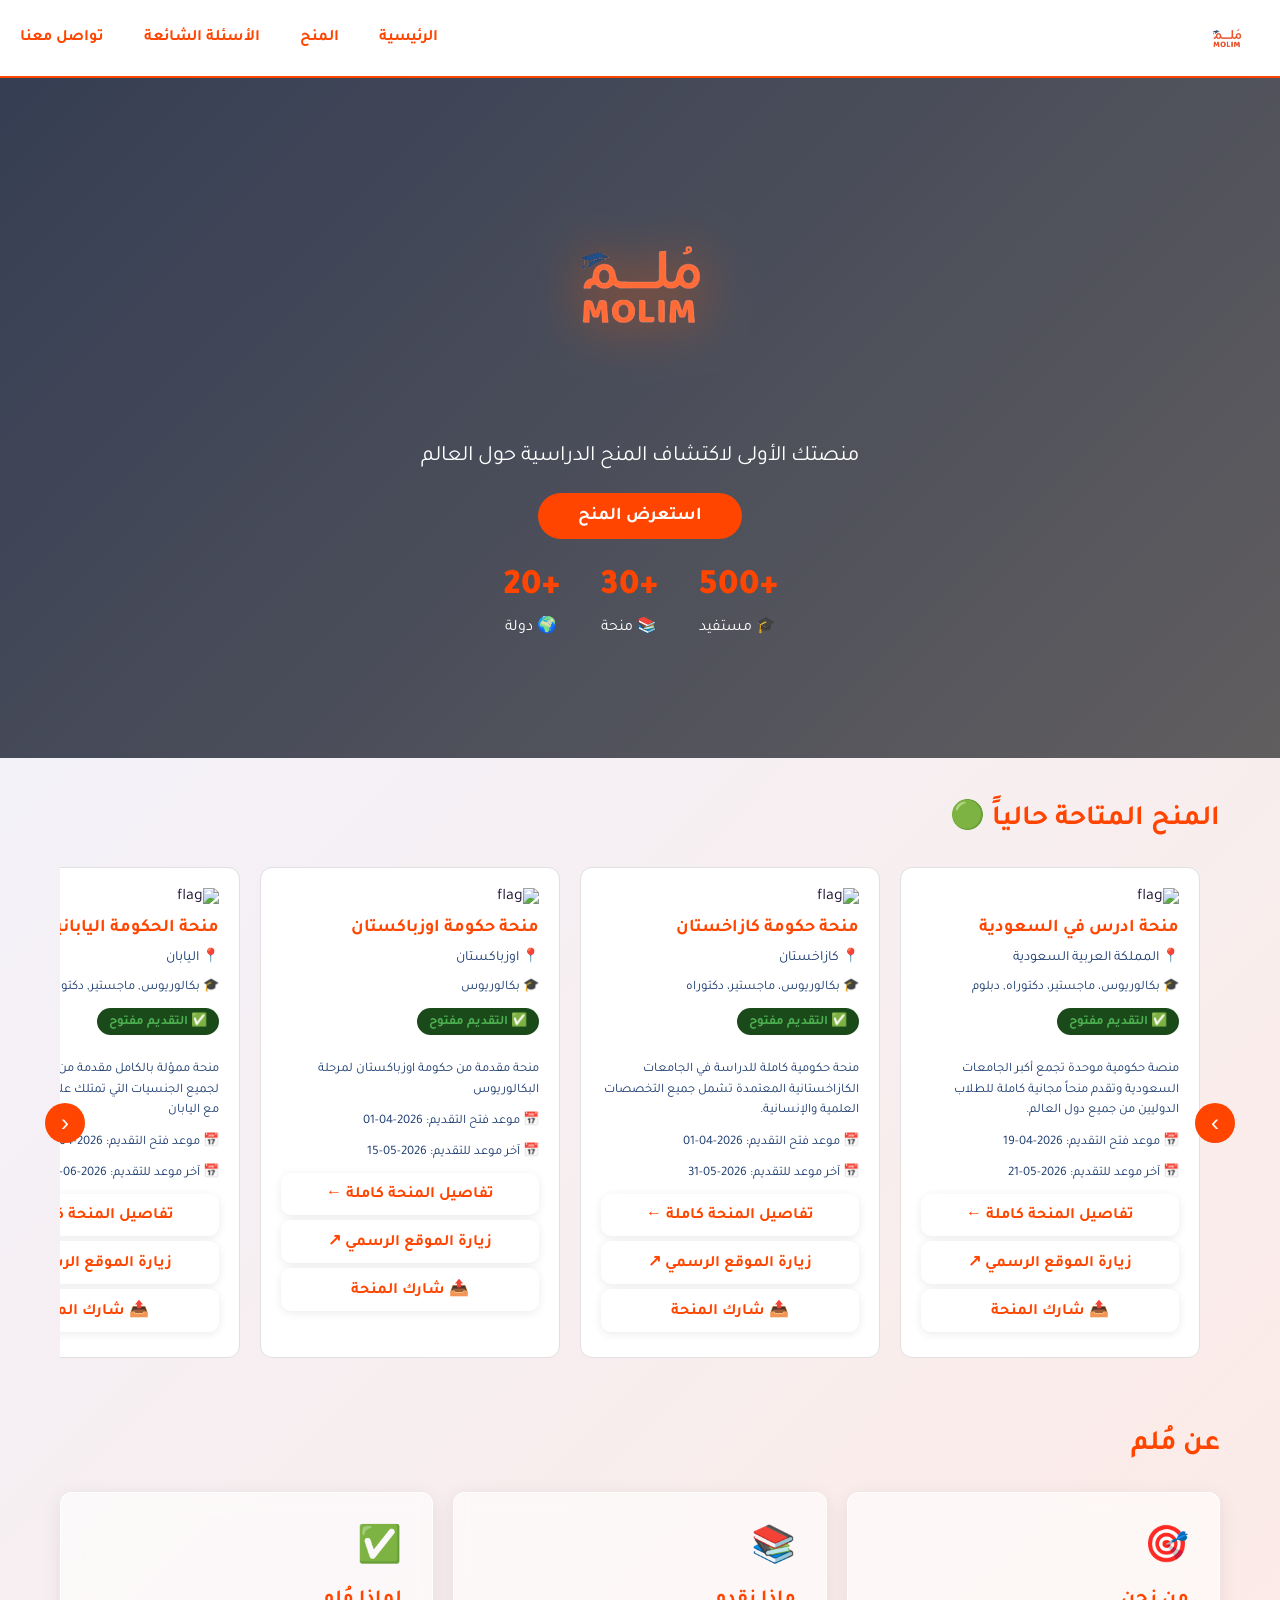
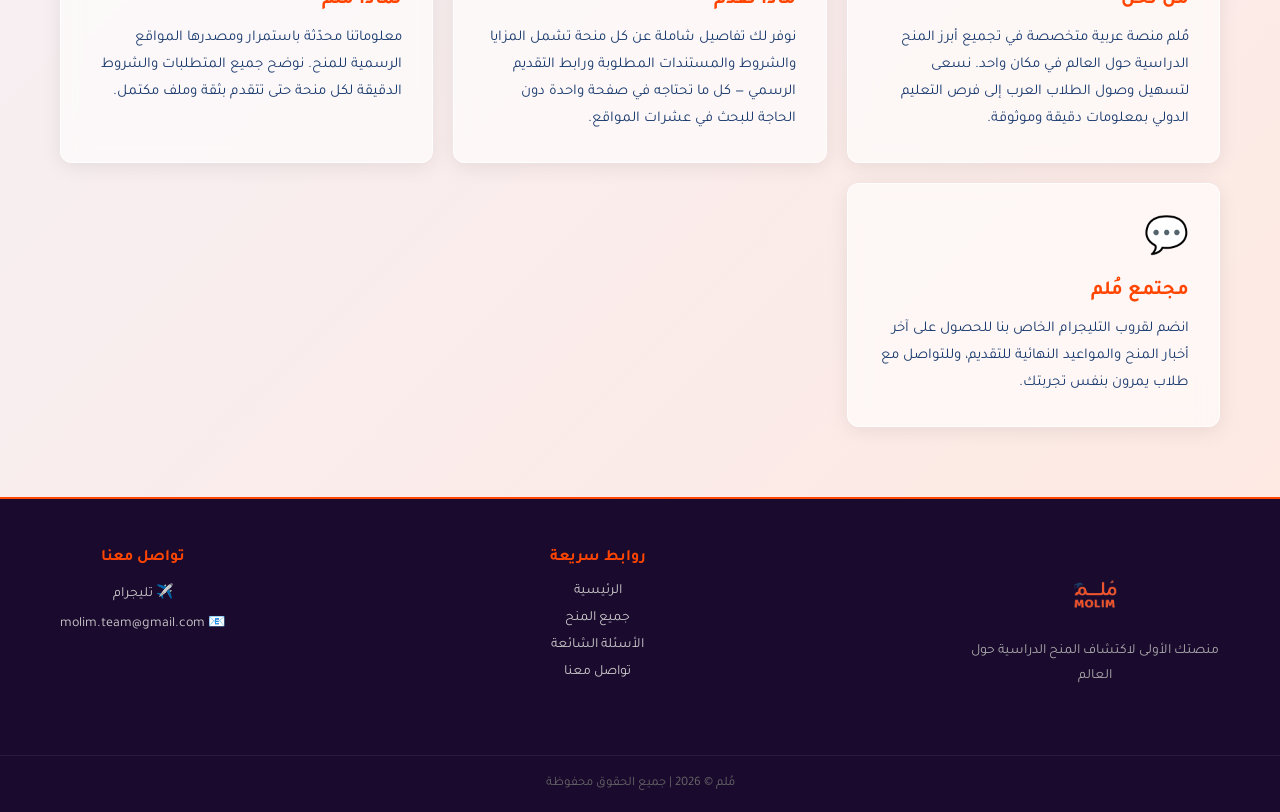
==== commit b95633e5: "update slider" ====
--- a/index.html
+++ b/index.html
@@ -14,7 +14,11 @@
   <div class="logo">
     <img src="static/logo.png" alt="مُلم" class="logo-img"/>
   </div>
-  <button class="menu-toggle" onclick="toggleMenu()">☰</button>
+  <button class="menu-toggle" onclick="toggleMenu()">
+  <span></span>
+  <span></span>
+  <span></span>
+</button>
   <nav id="main-nav">
     <a href="index.html">الرئيسية</a>
     <a href="scholarships.html">المنح</a>
@@ -51,8 +55,12 @@
 
 <!-- المنح المتاحة حالياً -->
 <section class="open-scholarships-section">
-  <h2 class="section-title">🟢 المنح المتاحة حالياً</h2>
-  <div id="open-scholarships-grid" class="cards-grid"></div>
+  <h2 class="section-title">المنح المتاحة حالياً 🟢</h2>
+  <div class="slider-wrapper">
+    <button class="slider-btn prev" onclick="slideCards(-1)">&#8250;</button>
+    <div id="open-scholarships-grid" class="cards-grid"></div>
+    <button class="slider-btn next" onclick="slideCards(1)">&#8249;</button>
+  </div>
 </section>
 
   <!-- من نحن -->
--- a/static/css/style.css
+++ b/static/css/style.css
@@ -19,7 +19,7 @@
   display: flex;
   justify-content: space-between;
   align-items: center;
-  padding: 15px 30px;
+  padding: 8px 20px;
   background: #fff;
   border-bottom: 2px solid #ff4500;
   position: sticky;
@@ -41,12 +41,12 @@
 
 .logo {
   display: flex;
-  flex-direction: column;
+  flex-direction: row;
   line-height: 1;
 }
 
 .logo-img {
-  height: 90px;
+  height: 60px;
   width: auto;
 }
 
@@ -170,6 +170,11 @@
   padding: 20px;
   border: 1px solid #e0e0e0;
   transition: transform 0.3s, border-color 0.3s;
+}
+
+/*لظهور طرف بطاقة المنح المفتوحة*/
+#open-scholarships-grid .card{
+  opacity: 1 !important;
 }
 
 .card:hover {
@@ -570,9 +575,13 @@
 /* ===== RESPONSIVE ===== */
 @media (max-width: 768px) {
   header {
-    flex-direction: column;
     gap: 12px;
     padding: 12px 10px;
+  }
+  #open-scholarships-grid .card{
+    min-width: 82%;
+    max-width: 82%;
+    scroll-snap-align: start;
   }
 
   nav {
@@ -656,7 +665,7 @@
   scroll-snap-type: x mandatory;
   -webkit-overflow-scrolling: touch;
   gap: 20px;
-  padding: 0 20px 20px;
+  padding: 0 20px 20px 20px;
   direction: rtl;
 }
 
@@ -665,8 +674,8 @@
 }
 
 #open-scholarships-grid .card {
-  min-width: 280px;
-  max-width: 280px;
+  min-width: 300px;
+  max-width: 300px;
   flex-shrink: 0;
   scroll-snap-align: end;
 }
@@ -679,24 +688,34 @@
   box-sizing: border-box;
 }
 
-#open-scholarships-grid .card {
-  width: 100%;
-  box-sizing: border-box;
-}
 
 /* ===== HAMBURGER MENU ===== */
 .menu-toggle {
   display: none;
+  flex-direction: column;
+  gap: 5px;
   background: none;
   border: none;
-  font-size: 28px;
-  color: #ff4500;
   cursor: pointer;
+  padding: 4px;
+}
+
+.menu-toggle span {
+  display: block;
+  width: 25px;
+  height: 3px;
+  background-color: #ff4500;
+  border-radius: 3px;
 }
 
 @media (max-width: 768px) {
   .menu-toggle {
-    display: block;
+    display: flex;
+    flex-direction: column;
+    gap: 5px;
+  }
+  .logo-img{
+    height: 70px;
   }
 
   nav {
@@ -720,7 +739,7 @@
 }
 
 /* ===== SCROLL ANIMATION ===== */
-.card, .about-card {
+.about-card {
   opacity: 0;
   transform: translateY(30px);
   transition: opacity 0.6s ease, transform 0.6s ease;
@@ -872,7 +891,48 @@
 @media (max-width: 768px) {
   .footer-content {
     flex-direction: column;
+    align-items: center;
+    text-align: center;
     padding: 30px 20px;
     gap: 30px;
   }
-}+
+  .footer-brand {
+    display: flex;
+    flex-direction: column;
+    align-items: center;
+  }
+
+.menu-toggle span {
+  display: block;
+  width: 25px;
+  height: 3px;
+  background-color: #333;
+  border-radius: 3px;
+}
+}
+/*ازرار التمرير الافقي */
+.slider-wrapper {
+  position: relative;
+  display: flex;
+  align-items: center;
+}
+
+.slider-btn {
+  position: absolute;
+  top: 50%;
+  transform: translateY(-50%);
+  z-index: 10;
+  background: #ff4500;
+  color: white;
+  border: none;
+  border-radius: 50%;
+  width: 40px;
+  height: 40px;
+  font-size: 24px;
+  cursor: pointer;
+  line-height: 1;
+}
+
+.slider-btn.prev { right: -15px; }
+.slider-btn.next { left: -15px; }
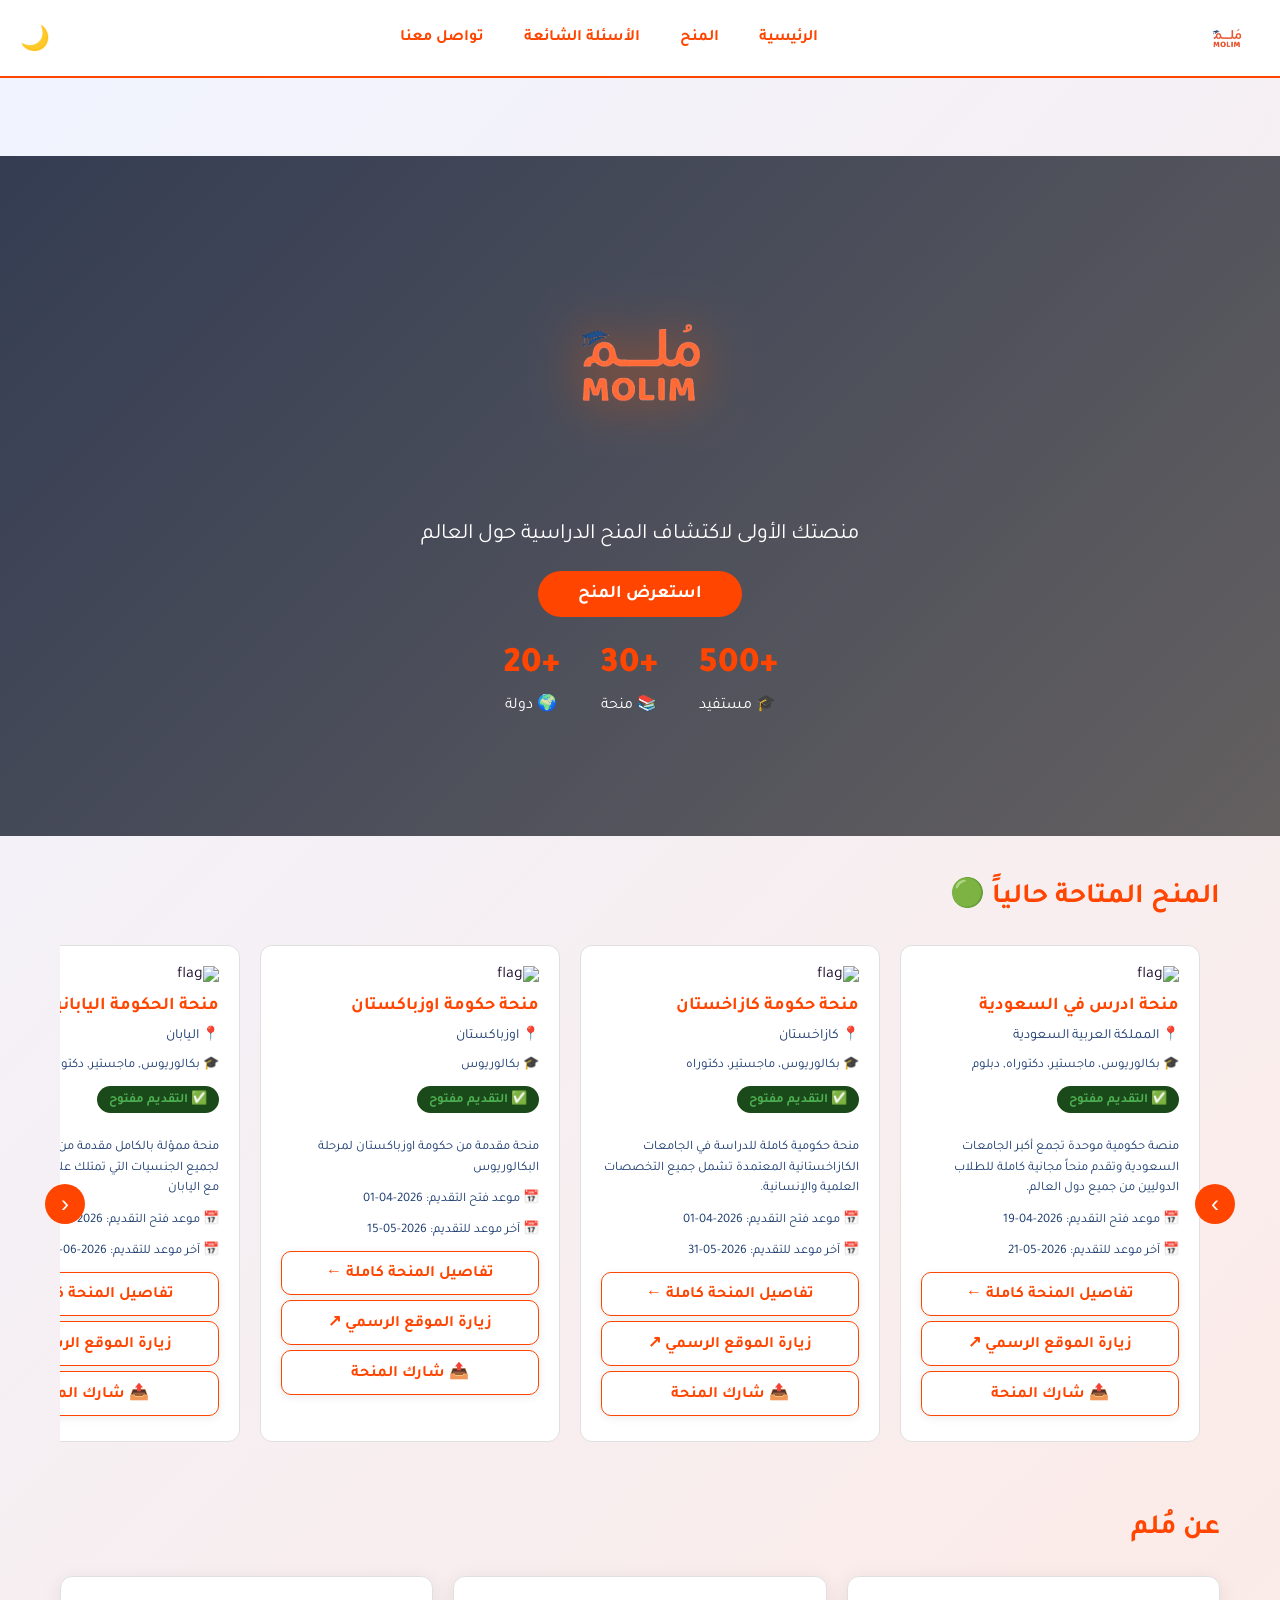
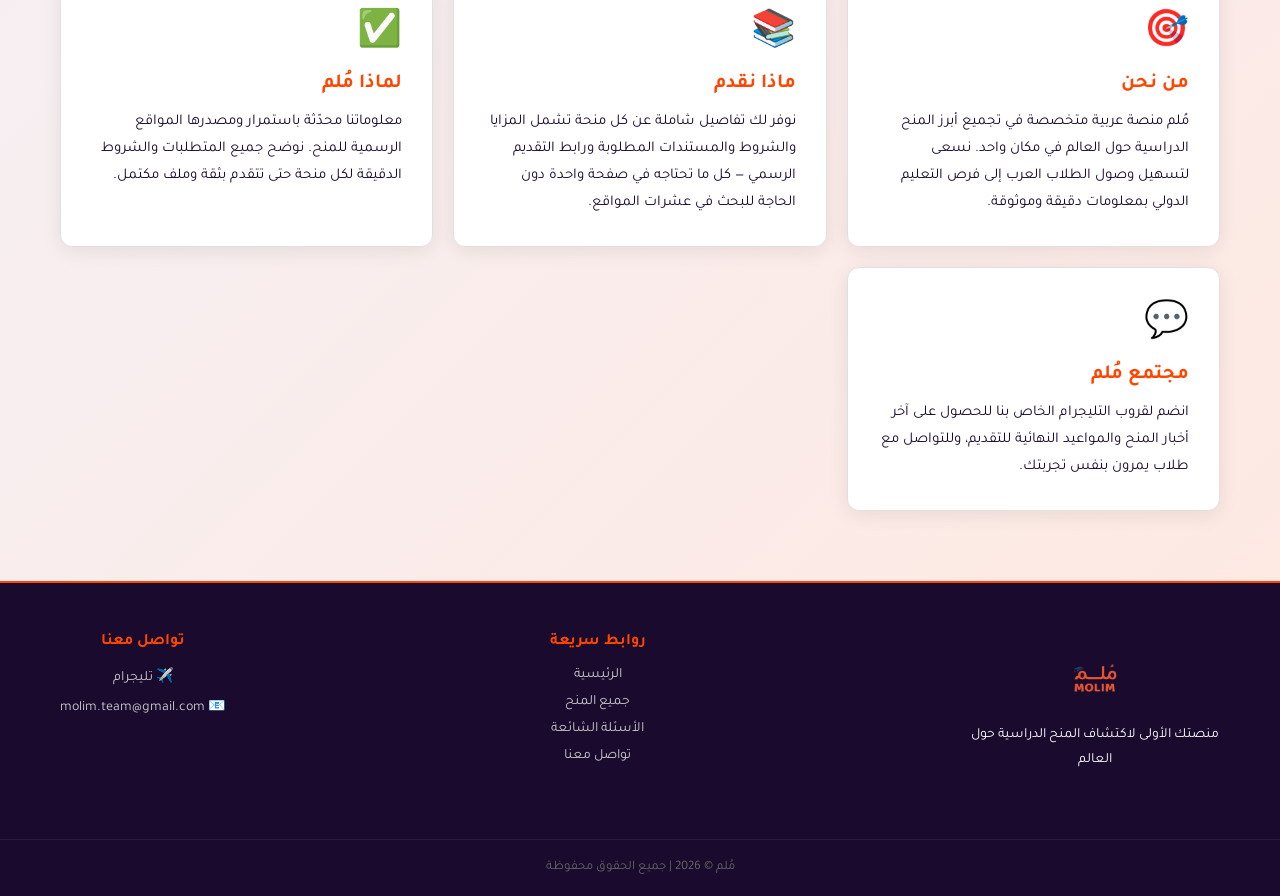
==== commit 7237d267: "update hum place" ====
--- a/index.html
+++ b/index.html
@@ -1,11 +1,12 @@
 <!DOCTYPE html>
-<html lang="ar" dir="rtl">
+<html lang="ar" dir="rtl" data-theme="light">
 <head>
   <meta charset="UTF-8" />
   <meta name="viewport" content="width=device-width, initial-scale=1.0" />
   <meta name="description" content="مُلم - منصتك الأولى لاكتشاف المنح الدراسية حول العالم. تصفح أحدث المنح المتاحة بتفاصيل كاملة." />
   <title>مُلم | منصة المنح الدراسية</title>
   <link rel="stylesheet" href="static/css/style.css" />
+  <link rel="stylesheet" href="https://cdnjs.cloudflare.com/ajax/libs/font-awesome/6.0.0-beta3/css/all.min.css">
 </head>
 <body>
 
@@ -14,17 +15,20 @@
   <div class="logo">
     <img src="static/logo.png" alt="مُلم" class="logo-img"/>
   </div>
-  <button class="menu-toggle" onclick="toggleMenu()">
-  <span></span>
-  <span></span>
-  <span></span>
-</button>
-  <nav id="main-nav">
+    <nav id="main-nav">
     <a href="index.html">الرئيسية</a>
     <a href="scholarships.html">المنح</a>
     <a href="faq.html">الأسئلة الشائعة</a>
     <a href="contact.html">تواصل معنا</a>
   </nav>
+  <button id="darkModeToggle" class="dark-mode-toggle" aria-label="Toggle Dark Mode">
+    🌙
+  </button>
+  <button class="menu-toggle" onclick="toggleMenu()">
+    <span></span>
+    <span></span>
+    <span></span>
+  </button>
 </header>
 
   <!-- هيرو -->
@@ -134,3 +138,4 @@
 
 </body>
 </html>
+
--- a/static/css/style.css
+++ b/static/css/style.css
@@ -6,34 +6,167 @@
   box-sizing: border-box;
 }
 
+:root {
+  --bg-color: linear-gradient(135deg, #f0f4ff, #ffe8e0);
+  --text-color: #1a0a2e;
+  --header-bg: #fff;
+  --header-border-bottom: #ff4500;
+  --card-bg: #ffffff;
+  --card-border: #e0e0e0;
+  --primary-color: #ff4500;
+  --secondary-color: #1a3a6e;
+  --hero-bg-gradient: linear-gradient(135deg, rgba(5,15,40,0.80), rgba(20,20,20,0.65));
+  --hero-logo-shadow: rgba(255, 69, 0, 0.7);
+  --hero-logo-hover-shadow: rgba(255, 69, 0, 1);
+  --page-hero-bg: linear-gradient(135deg, #2d1f5e, #3b1a6e, #ff4500);
+  --footer-bg: #1a0a2e;
+  --footer-border-top: #ff4500;
+  --footer-text-color: #fff;
+  --footer-link-color: #ccc;
+  --footer-bottom-border: #2a1a3e;
+  --footer-bottom-text: #666;
+  --faq-hover-bg: #fff5f2;
+  --status-open-bg: #1a4a1a;
+  --status-open-color: #4caf50;
+  --status-closed-bg: #4a1a1a;
+  --status-closed-color: #f44336;
+  --skeleton-bg-start: #f0f0f0;
+  --skeleton-bg-middle: #e0e0e0;
+  --countdown-bg: #fff5f2;
+  --countdown-border: #ff4500;
+  --countdown-color: #ff4500;
+  --countdown-urgent-bg: #4a1a1a;
+  --countdown-urgent-color: #ff6b6b;
+
+  /* Admin-specific colors */
+  --admin-container-bg: transparent;
+  --admin-token-bar-bg: white;
+  --admin-token-bar-border: #ff4500;
+  --admin-input-border: #ff4500;
+  --admin-tab-btn-active-bg: #ff4500;
+  --admin-tab-btn-active-color: white;
+  --admin-tab-btn-inactive-bg: #1a3a6e;
+  --admin-tab-btn-inactive-color: white;
+  --admin-scholarship-item-bg: white;
+  --admin-scholarship-item-border: #e0e0e0;
+  --admin-scholarship-item-shadow: rgba(0,0,0,0.08);
+  --admin-scholarship-item-h3: #ff4500;
+  --admin-scholarship-item-p: #1a3a6e;
+  --admin-btn-edit-bg: #1a3a6e;
+  --admin-btn-delete-bg: #cc0000;
+  --admin-modal-overlay-bg: rgba(0,0,0,0.5);
+  --admin-modal-box-bg: white;
+  --admin-modal-box-shadow: rgba(0,0,0,0.3);
+  --admin-modal-close-color: #666;
+  --admin-modal-close-hover: #cc0000;
+  --admin-btn-save-bg: #1a3a6e;
+  --admin-files-section-bg: #fff8f5;
+  --admin-files-section-border: #ff4500;
+  --admin-file-row-input-border: #ccc;
+  --admin-btn-add-file-bg: #1a3a6e;
+  --admin-btn-remove-file-bg: #cc0000;
+  --admin-section-divider-border: #ff4500;
+}
+
+[data-theme="dark"] {
+  --bg-color: #1a1a2e;
+  --text-color: #eaeaea;
+  --header-bg: #2a2a3e;
+  --header-border-bottom: #00bcd4; /* A contrasting color for dark mode */
+  --card-bg: #2d2d42;
+  --card-border: #44445c;
+  --primary-color: #00bcd4; /* A contrasting color for dark mode */
+  --secondary-color: #a0a0b8;
+  --hero-bg-gradient: linear-gradient(135deg, rgba(20,20,40,0.85), rgba(0,0,0,0.7));
+  --hero-logo-shadow: rgba(0, 188, 212, 0.7);
+  --hero-logo-hover-shadow: rgba(0, 188, 212, 1);
+  --page-hero-bg: linear-gradient(135deg, #1f1a2e, #2b1a3e, #00bcd4);
+  --footer-bg: #0a0a1e;
+  --footer-border-top: #00bcd4;
+  --footer-text-color: #ccc;
+  --footer-link-color: #a0a0b8;
+  --footer-bottom-border: #1a1a2e;
+  --footer-bottom-text: #555;
+  --faq-hover-bg: #3a3a4e;
+  --status-open-bg: #004d40;
+  --status-open-color: #80cbc4;
+  --status-closed-bg: #4a0000;
+  --status-closed-color: #ef9a9a;
+  --skeleton-bg-start: #33334c;
+  --skeleton-bg-middle: #44445c;
+  --countdown-bg: #2d2d42;
+  --countdown-border: #00bcd4;
+  --countdown-color: #00bcd4;
+  --countdown-urgent-bg: #4a0000;
+  --countdown-urgent-color: #ef9a9a;
+
+  /* Admin-specific dark colors */
+  --admin-container-bg: transparent;
+  --admin-token-bar-bg: #2d2d42;
+  --admin-token-bar-border: #00bcd4;
+  --admin-input-border: #00bcd4;
+  --admin-tab-btn-active-bg: #00bcd4;
+  --admin-tab-btn-active-color: black;
+  --admin-tab-btn-inactive-bg: #44445c;
+  --admin-tab-btn-inactive-color: #eaeaea;
+  --admin-scholarship-item-bg: #2d2d42;
+  --admin-scholarship-item-border: #44445c;
+  --admin-scholarship-item-shadow: rgba(0,0,0,0.2);
+  --admin-scholarship-item-h3: #00bcd4;
+  --admin-scholarship-item-p: #a0a0b8;
+  --admin-btn-edit-bg: #44445c;
+  --admin-btn-delete-bg: #880000;
+  --admin-modal-overlay-bg: rgba(0,0,0,0.7);
+  --admin-modal-box-bg: #2d2d42;
+  --admin-modal-box-shadow: rgba(0,0,0,0.5);
+  --admin-modal-close-color: #a0a0b8;
+  --admin-modal-close-hover: #ef9a9a;
+  --admin-btn-save-bg: #44445c;
+  --admin-files-section-bg: #3a3a4e;
+  --admin-files-section-border: #00bcd4;
+  --admin-file-row-input-border: #555;
+  --admin-btn-add-file-bg: #44445c;
+  --admin-btn-remove-file-bg: #880000;
+  --admin-section-divider-border: #00bcd4;
+}
+
 body {
+  padding-top: 80px;
   font-family: 'Tajawal', sans-serif;
-  background: linear-gradient(135deg, #f0f4ff, #ffe8e0);
-  color: #1a0a2e;
+  background: var(--bg-color);
+  color: var(--text-color);
   direction: rtl;
   min-height: 100vh;
+  transition: background 0.5s ease, color 0.5s ease; /* Smooth transition for dark mode */
 }
 
 /* ===== HEADER ===== */
 header {
+  transition: transform 0.3s ease, background 0.5s ease, border-color 0.5s ease;
   display: flex;
   justify-content: space-between;
   align-items: center;
   padding: 8px 20px;
-  background: #fff;
-  border-bottom: 2px solid #ff4500;
-  position: sticky;
+  background: var(--header-bg);
+  border-bottom: 2px solid var(--header-border-bottom);
+  position: fixed;
   top: 0;
   z-index: 100;
   width: 100%;
   box-sizing: border-box;
 }
 
+.header-left {
+  display: flex;
+  align-items: center;
+  gap: 10px;
+}
+
 header.scrolled {
   padding: 8px 30px;
-  box-shadow: 0 2px 15px rgba(0,0,0,0.1);
+  box-shadow: 0 2px 15px rgba(0,0,0,0.1); /* This shadow might need to be dynamic for dark mode */
   transition: all 0.3s ease;
-}
+  }
 
 header.scrolled .logo-img {
   height: 55px;
@@ -57,7 +190,7 @@
 }
 
 nav a {
-  color: #ff4500;
+  color: var(--primary-color);
   text-decoration: none;
   margin-right: 25px;
   font-size: 16px;
@@ -66,18 +199,38 @@
 }
 
 nav a:hover {
-  color: #cc3300;
+  color: var(--primary-color); /* Adjusted for consistency, might need a darker shade */
+  filter: brightness(0.8);
+}
+
+/* Dark Mode Toggle Button */
+.dark-mode-toggle {
+  background: none;
+  border: none;
+  font-size: 24px;
+  cursor: pointer;
+  color: var(--primary-color);
+  transition: color 0.3s;
+  display: flex;
+  align-items: center;
+  justify-content: center;
+}
+
+.dark-mode-toggle:hover {
+  color: var(--secondary-color);
 }
 
 /* ===== HERO ===== */
 .hero {
+  margin-top: 76px;
   text-align: center;
   padding: 80px 20px;
-  background: 
-    linear-gradient(135deg, rgba(5,15,40,0.80), rgba(20,20,20,0.65)),
+  background:
+    var(--hero-bg-gradient),
     url('../images/hero-bg.jpg') center center / cover no-repeat;
-    background-attachment: fixed;
+    background-attachment: scroll;
   position: relative;
+  transition: background 0.5s ease;
 }
 
 .hero-logo-wrap {
@@ -91,14 +244,14 @@
   max-width: 80%;
   position: relative;
   z-index: 2;
-  filter: drop-shadow(0 0 25px rgba(255, 69, 0, 0.7)) brightness(1.3);
+  filter: drop-shadow(0 0 25px var(--hero-logo-shadow)) brightness(1.3);
   animation: floatLogo 3s ease-in-out infinite;
-  transition: transform 0.3s;
+  transition: transform 0.3s, filter 0.5s ease;
 }
 
 .hero-logo:hover {
   transform: scale(1.08);
-  filter: drop-shadow(0 0 45px rgba(255, 69, 0, 1));
+  filter: drop-shadow(0 0 45px var(--hero-logo-hover-shadow));
 }
 
 .hero-glow {
@@ -107,10 +260,11 @@
   top: 50%; left: 50%;
   transform: translate(-50%, -50%);
   width: 300px; height: 300px;
-  background: radial-gradient(circle, rgba(255,69,0,0.3) 0%, transparent 70%);
+  background: radial-gradient(circle, var(--hero-logo-shadow) 0%, transparent 70%); /* Uses hero-logo-shadow */
   border-radius: 50%;
   z-index: 1;
   animation: pulseGlow 3s ease-in-out infinite;
+  transition: background 0.5s ease;
 }
 
 @keyframes floatLogo {
@@ -125,12 +279,13 @@
 
 .hero-sub {
   font-size: 22px;
-  color: #fff;
+  color: var(--footer-text-color); /* Reusing a suitable color */
   margin-bottom: 35px;
+  transition: color 0.5s ease;
 }
 
 .btn-main {
-  background: #ff4500;
+  background: var(--primary-color);
   color: white;
   padding: 14px 40px;
   border-radius: 30px;
@@ -141,7 +296,8 @@
 }
 
 .btn-main:hover {
-  background: #cc3300;
+  background: var(--primary-color);
+  filter: brightness(0.8);
 }
 
 /* ===== FEATURED ===== */
@@ -152,9 +308,10 @@
 .featured h2 {
   font-size: 30px;
   margin-bottom: 30px;
-  color: #ff4500;
-  border-right: 4px solid #ff4500;
+  color: var(--primary-color);
+  border-right: 4px solid var(--primary-color);
   padding-right: 15px;
+  transition: color 0.5s ease, border-color 0.5s ease;
 }
 
 .grid {
@@ -165,11 +322,11 @@
 
 /* ===== CARD ===== */
 .card {
-  background: #ffffff;
+  background: var(--card-bg);
   border-radius: 12px;
   padding: 20px;
-  border: 1px solid #e0e0e0;
-  transition: transform 0.3s, border-color 0.3s;
+  border: 1px solid var(--card-border);
+  transition: transform 0.3s, border-color 0.3s, background 0.5s ease, color 0.5s ease;
 }
 
 /*لظهور طرف بطاقة المنح المفتوحة*/
@@ -179,7 +336,7 @@
 
 .card:hover {
   transform: translateY(-5px);
-  border-color: #fff;
+  border-color: var(--primary-color); /* Consistent hover border */
 }
 
 .card-flag {
@@ -192,19 +349,22 @@
   font-size: 18px;
   font-weight: 700;
   margin-bottom: 8px;
-  color: #ff4500;
+  color: var(--primary-color);
+  transition: color 0.5s ease;
 }
 
 .card .country {
-  color: #1a3a6e;
+  color: var(--secondary-color);
   font-size: 14px;
   margin-bottom: 10px;
+  transition: color 0.5s ease;
 }
 
 .card .degree {
-  color: #1a3a6e;
+  color: var(--secondary-color);
   font-size: 13px;
   margin-bottom: 12px;
+  transition: color 0.5s ease;
 }
 
 .card .status {
@@ -214,69 +374,82 @@
   font-size: 13px;
   font-weight: 700;
   margin-bottom: 15px;
+  transition: background 0.5s ease, color 0.5s ease;
 }
 
 .status.open {
-  background: #1a4a1a;
-  color: #4caf50;
+  background: var(--status-open-bg);
+  color: var(--status-open-color);
 }
 
 .status.closed {
-  background: #4a1a1a;
-  color: #f44336;
+  background: var(--status-closed-bg);
+  color: var(--status-closed-color);
 }
 
 .card a {
   display: block;
   text-align: center;
-  background: rgba(255, 255, 255, 0.5);
+  background: rgba(255, 255, 255, 0.5); /* This will need to be dynamic */
   backdrop-filter: blur(8px);
   -webkit-backdrop-filter: blur(8px);
-  color: #ff4500;
+  color: var(--primary-color);
   padding: 10px 15px;
   border-radius: 10px;
   text-decoration: none;
   font-weight: 700;
-  border: 1px solid rgba(255, 255, 255, 0.8);
+  border: 1px solid rgba(255, 255, 255, 0.8); /* This will need to be dynamic */
   margin-top: 8px;
   transition: all 0.3s;
-  box-shadow: 0 2px 10px rgba(0, 0, 0, 0.08);
+  box-shadow: 0 2px 10px rgba(0, 0, 0, 0.08); /* This will need to be dynamic */
+}
+
+[data-theme="dark"] .card a {
+  background: rgba(0, 0, 0, 0.3); /* Darker transparent background */
+  border: 1px solid rgba(0, 188, 212, 0.5); /* Dark mode specific border */
+  box-shadow: 0 2px 10px rgba(0, 0, 0, 0.2);
+  color: var(--primary-color); /* Use primary color */
 }
 
 .card a:hover {
-  background: rgba(255, 255, 255, 0.9);
+  background: var(--card-bg); /* Use card background for hover */
   transform: translateX(-3px);
+  filter: brightness(0.9);
 }
 
 .card .desc {
   font-size: 13px;
-  color: #1a3a6e;
+  color: var(--secondary-color);
   margin: 10px 0;
   line-height: 1.6;
+  transition: color 0.5s ease;
 }
 
 .card .deadline {
   font-size: 13px;
-  color: #1a3a6e;
+  color: var(--secondary-color);
   margin-bottom: 12px;
+  transition: color 0.5s ease;
 }
 
 /* ===== FOOTER ===== */
 footer {
   text-align: center;
   padding: 40px 20px;
-  background: #1a0a2e;
-  border-top: 2px solid #ff4500;
+  background: var(--footer-bg);
+  border-top: 2px solid var(--footer-border-top);
   margin-top: 60px;
+  transition: background 0.5s ease, border-color 0.5s ease;
 }
 
 footer p {
-  color: #fff;
+  color: var(--footer-text-color);
   margin-bottom: 15px;
+  transition: color 0.5s ease;
 }
 
 .tg-btn {
-  background: #ff4500;
+  background: var(--primary-color);
   color: white;
   padding: 12px 30px;
   border-radius: 25px;
@@ -287,33 +460,39 @@
 }
 
 .tg-btn:hover {
-  background: #cc3300;
+  background: var(--primary-color);
+  filter: brightness(0.8);
 }
 
 /* ===== SCHOLARSHIPS PAGE ===== */
 .page-hero {
+  margin-top: 76px;
   text-align: center;
   padding: 50px 20px 30px;
-  background: linear-gradient(135deg, #2d1f5e, #3b1a6e, #ff4500);
+  background: var(--page-hero-bg);
+  transition: background 0.5s ease;
 }
 
 .page-hero h1 {
   font-size: 40px;
-  color: #ff4500;
+  color: var(--primary-color);
   margin-bottom: 10px;
+  transition: color 0.5s ease;
 }
 
 .page-hero p {
-  color: #fff;
+  color: var(--footer-text-color);
   font-size: 18px;
+  transition: color 0.5s ease;
 }
 
 .filters {
   display: flex;
   gap: 15px;
   padding: 25px 40px;
-  background: #f0f0f0;
+  background: var(--card-border); /* Reusing a subtle background */
   flex-wrap: wrap;
+  transition: background 0.5s ease;
 }
 
 .filters input,
@@ -322,17 +501,19 @@
   min-width: 200px;
   padding: 12px 15px;
   border-radius: 8px;
-  border: 1px solid #ff4500;
-  background: #fff;
-  color: #1a0a2e;
+  border: 1px solid var(--primary-color);
+  background: var(--card-bg);
+  color: var(--text-color);
   font-family: 'Tajawal', sans-serif;
   font-size: 15px;
+  transition: border-color 0.5s ease, background 0.5s ease, color 0.5s ease;
 }
 
 .filters input:focus,
 .filters select:focus {
   outline: none;
-  border-color: #cc3300;
+  border-color: var(--primary-color);
+  filter: brightness(0.8);
 }
 
 /* ===== CONTACT PAGE ===== */
@@ -353,7 +534,7 @@
   padding: 20px 25px;
   border-radius: 12px;
   text-decoration: none;
-  color: white;
+  color: white; /* Maintain white text for these colored cards */
   font-family: 'Tajawal', sans-serif;
   transition: transform 0.3s, opacity 0.3s;
   border: 1px solid transparent;
@@ -392,19 +573,19 @@
   display: block;
   text-align: center;
   background: transparent;
-  color: #ffffff;
+  color: var(--footer-text-color); /* Changed to use variable */
   padding: 10px;
   border-radius: 8px;
   text-decoration: none;
   font-weight: 700;
-  border: 2px solid #ff4500;
+  border: 2px solid var(--primary-color);
   margin-top: 8px;
   transition: all 0.3s;
 }
 
 .btn-details:hover {
-  background: #cc3300;
-  color: #cc3300;
+  background: var(--primary-color);
+  color: white; /* Text color becomes white on hover */
 }
 
 /* ===== DETAILS PAGE ===== */
@@ -417,49 +598,56 @@
 .details-hero {
   text-align: center;
   padding: 40px 20px;
-  background: linear-gradient(135deg, #2d1f5e, #3b1a6e, #ff4500);
+  background: var(--page-hero-bg);
   border-radius: 12px;
   margin-bottom: 30px;
+  transition: background 0.5s ease;
 }
 
 .details-hero h1 {
   font-size: 36px;
   font-weight: 900;
-  color: #ffffff;
+  color: var(--footer-text-color); /* White text in hero */
   margin-bottom: 8px;
+  transition: color 0.5s ease;
 }
 
 .details-hero p {
-  color: #ffe0d0;
+  color: var(--footer-link-color); /* Lighter text for description */
   margin-bottom: 15px;
+  transition: color 0.5s ease;
 }
 
 .details-card {
-  background: #ffffff;
+  background: var(--card-bg);
   border-radius: 12px;
   padding: 25px;
-  border: 1px solid #e0e0e0;
+  border: 1px solid var(--card-border);
   box-shadow: 0 4px 15px rgba(0, 0, 0, 0.08);
+  transition: background 0.5s ease, border-color 0.5s ease, box-shadow 0.5s ease;
 }
 
 .details-card h2 {
   font-size: 20px;
-  color: #ff4500;
+  color: var(--primary-color);
   margin-bottom: 15px;
   font-weight: 700;
+  transition: color 0.5s ease;
 }
 
 .details-card p {
-  color: #1a3a6e;
+  color: var(--text-color);
   line-height: 1.8;
   margin-bottom: 8px;
+  transition: color 0.5s ease;
 }
 
 .details-card ul li {
-  color: #1a3a6e;
+  color: var(--text-color);
   padding: 8px 0;
-  border-bottom: 1px solid #e0e0e0;
+  border-bottom: 1px solid var(--card-border);
   line-height: 1.6;
+  transition: color 0.5s ease, border-color 0.5s ease;
 }
 
 .details-card ul li:last-child {
@@ -468,8 +656,9 @@
 
 .details-card ul li::before {
   content: "✓ ";
-  color: #ff4500;
-  font-weight: 700;
+  color: var(--primary-color);
+  font-weight: 700;
+  transition: color 0.5s ease;
 }
 /* ===== FAQ PAGE ===== */
 .faq-section {
@@ -479,12 +668,13 @@
 }
 
 .faq-item {
-  background: #ffffff;
+  background: var(--card-bg);
   border-radius: 12px;
   margin-bottom: 15px;
-  border: 1px solid #e0e0e0;
+  border: 1px solid var(--card-border);
   box-shadow: 0 4px 15px rgba(0, 0, 0, 0.08);
   overflow: hidden;
+  transition: background 0.5s ease, border-color 0.5s ease, box-shadow 0.5s ease;
 }
 
 .faq-question {
@@ -495,20 +685,21 @@
   cursor: pointer;
   font-size: 17px;
   font-weight: 700;
-  color: #ff4500;
-  transition: background 0.3s;
+  color: var(--primary-color);
+  transition: background 0.3s, color 0.5s ease;
 }
 
 .faq-question:hover {
-  background: #fff5f2;
+  background: var(--faq-hover-bg);
 }
 
 .faq-icon {
   font-size: 24px;
-  color: #ff4500;
+  color: var(--primary-color);
   font-weight: 900;
   min-width: 20px;
   text-align: center;
+  transition: color 0.5s ease;
 }
 
 .faq-answer {
@@ -516,7 +707,7 @@
   overflow: hidden;
   transition: max-height 0.4s ease;
   padding: 0 25px;
-  color: #1a3a6e;
+  color: var(--text-color);
   line-height: 1.8;
   font-size: 15px;
 }
@@ -538,38 +729,42 @@
   gap: 20px;
 }
 .about-card {
-  background: rgba(255, 255, 255, 0.6);
+  background: var(--card-bg); /* Using card-bg for consistency */
   backdrop-filter: blur(10px);
   -webkit-backdrop-filter: blur(10px);
   border-radius: 12px;
   padding: 30px;
-  border: 1px solid rgba(255, 255, 255, 0.8);
+  border: 1px solid var(--card-border);
   box-shadow: 0 4px 20px rgba(0, 0, 0, 0.08);
-  transition: transform 0.3s, box-shadow 0.3s;
+  transition: transform 0.3s, box-shadow 0.3s, background 0.5s ease, border-color 0.5s ease;
 }
 
 .about-card:hover {
   transform: translateY(-5px);
-  border-color: #1a0a2e;
+  border-color: var(--primary-color); /* Consistent hover border */
 }
 
 .about-icon {
   font-size: 36px;
   display: block;
   margin-bottom: 15px;
+  color: var(--primary-color); /* Ensures icons are visible */
+  transition: color 0.5s ease;
 }
 
 .about-card h3 {
   font-size: 20px;
   font-weight: 700;
-  color: #ff4500;
+  color: var(--primary-color);
   margin-bottom: 12px;
+  transition: color 0.5s ease;
 }
 
 .about-card p {
-  color: #1a3a6e;
+  color: var(--text-color);
   line-height: 1.8;
   font-size: 15px;
+  transition: color 0.5s ease;
 }
 
 /* ===== RESPONSIVE ===== */
@@ -582,6 +777,7 @@
     min-width: 82%;
     max-width: 82%;
     scroll-snap-align: start;
+    flex-shrink: 0;
   }
 
   nav {
@@ -616,20 +812,22 @@
 .stat-number {
   font-size: 36px;
   font-weight: 900;
-  color: #ff4500;
+  color: var(--primary-color);
+  transition: color 0.5s ease;
 }
 
 .stat-label {
   font-size: 16px;
-  color: white;
+  color: var(--footer-text-color); /* Reusing for consistency */
   margin-top: 5px;
+  transition: color 0.5s ease;
 }
 
 /* زر مشاركة المنحة*/
 .btn-share-general {
   width: 100%;
   padding: 10px;
-  background: #1a3a6e;
+  background: var(--secondary-color);
   color: white;
   border: none;
   border-radius: 10px;
@@ -638,10 +836,12 @@
   cursor: pointer;
   font-family: 'Tajawal', sans-serif;
   margin-top: 8px;
+  transition: background 0.3s;
 }
 
 .btn-share-general:hover {
-  background: #0f2550;
+  background: var(--secondary-color);
+  filter: brightness(0.8);
 }
 
 .open-scholarships-section {
@@ -652,10 +852,11 @@
 
 .section-title {
   text-align: right;
-  color: #ff4500;
+  color: var(--primary-color);
   font-size: 28px;
   margin-bottom: 30px;
   padding-right: 0%;
+  transition: color 0.5s ease;
 }
 
 #open-scholarships-grid {
@@ -678,6 +879,7 @@
   max-width: 300px;
   flex-shrink: 0;
   scroll-snap-align: end;
+  flex-shrink: 0;
 }
 
 #open-scholarships-grid .btn-details {
@@ -686,6 +888,14 @@
   margin: 5px 0;
   text-align: center;
   box-sizing: border-box;
+  background: var(--card-bg) !important; /* Override with card-bg */
+  color: var(--primary-color) !important; /* Override with primary color */
+  border: 1px solid var(--primary-color) !important; /* Override with primary color */
+}
+
+#open-scholarships-grid .btn-details:hover {
+  background: var(--primary-color) !important;
+  color: white !important;
 }
 
 
@@ -704,8 +914,9 @@
   display: block;
   width: 25px;
   height: 3px;
-  background-color: #ff4500;
+  background-color: var(--primary-color);
   border-radius: 3px;
+  transition: background-color 0.5s ease;
 }
 
 @media (max-width: 768px) {
@@ -715,16 +926,17 @@
     gap: 5px;
   }
   .logo-img{
-    height: 70px;
+    height: 90px;
   }
 
   nav {
     display: none;
     flex-direction: column;
     width: 100%;
-    background: #fff;
+    background: var(--header-bg); /* Consistent with header bg */
     padding: 10px 0;
-    border-top: 1px solid #eee;
+    border-top: 1px solid var(--card-border); /* Consistent with card border */
+    transition: background 0.5s ease, border-color 0.5s ease;
   }
 
   nav.open {
@@ -733,7 +945,7 @@
 
   nav a {
     padding: 12px 20px;
-    border-bottom: 1px solid #f0f0f0;
+    border-bottom: 1px solid var(--card-border);
     margin-right: 0;
   }
 }
@@ -755,7 +967,7 @@
   position: fixed;
   bottom: 30px;
   left: 20px;
-  background: #ff4500;
+  background: var(--primary-color);
   color: white;
   border: none;
   border-radius: 50%;
@@ -765,27 +977,29 @@
   cursor: pointer;
   display: none;
   z-index: 999;
-  box-shadow: 0 4px 15px rgba(255,69,0,0.4);
-  transition: opacity 0.3s;
+  box-shadow: 0 4px 15px var(--hero-logo-shadow); /* Reusing a shadow variable */
+  transition: opacity 0.3s, background 0.5s ease, box-shadow 0.5s ease;
 }
 
 /* ===== SKELETON LOADING ===== */
 .skeleton-card {
-  background: #ffffff;
+  background: var(--card-bg);
   border-radius: 12px;
   padding: 20px;
-  border: 1px solid #e0e0e0;
+  border: 1px solid var(--card-border);
   min-width: 280px;
   max-width: 280px;
   flex-shrink: 0;
+  transition: background 0.5s ease, border-color 0.5s ease;
 }
 
 .skeleton-line {
-  background: linear-gradient(90deg, #f0f0f0 25%, #e0e0e0 50%, #f0f0f0 75%);
+  background: linear-gradient(90deg, var(--skeleton-bg-start) 25%, var(--skeleton-bg-middle) 50%, var(--skeleton-bg-start) 75%);
   background-size: 200% 100%;
   animation: shimmer 1.5s infinite;
   border-radius: 6px;
   margin-bottom: 12px;
+  transition: background 0.5s ease;
 }
 
 .skeleton-flag  { width: 50px; height: 35px; margin-bottom: 15px; }
@@ -801,29 +1015,31 @@
 
 /* ===== COUNTDOWN ===== */
 .countdown {
-  background: #fff5f2;
-  border: 1px solid #ff4500;
+  background: var(--countdown-bg);
+  border: 1px solid var(--countdown-border);
   border-radius: 8px;
   padding: 8px 12px;
   margin-bottom: 10px;
   text-align: center;
   font-size: 13px;
-  color: #ff4500;
-  font-weight: 700;
+  color: var(--countdown-color);
+  font-weight: 700;
+  transition: background 0.5s ease, border-color 0.5s ease, color 0.5s ease;
 }
 
 .countdown.urgent {
-  background: #4a1a1a;
-  color: #ff6b6b;
-  border-color: #ff6b6b;
+  background: var(--countdown-urgent-bg);
+  color: var(--countdown-urgent-color);
+  border-color: var(--countdown-urgent-color);
 }
 
 /* ===== FOOTER REDESIGN ===== */
 footer {
-  background: #1a0a2e;
-  border-top: 2px solid #ff4500;
+  background: var(--footer-bg);
+  border-top: 2px solid var(--footer-border-top);
   margin-top: 60px;
   padding: 0;
+  transition: background 0.5s ease, border-color 0.5s ease;
 }
 
 .footer-content {
@@ -848,23 +1064,25 @@
 }
 
 .footer-brand p {
-  color: #aaa;
+  color: var(--footer-text-color);
   font-size: 14px;
   line-height: 1.8;
   margin-top: 0;
+  transition: color 0.5s ease;
 }
 
 .footer-links h4,
 .footer-social h4 {
-  color: #ff4500;
+  color: var(--primary-color);
   font-size: 16px;
   margin-bottom: 15px;
+  transition: color 0.5s ease;
 }
 
 .footer-links a,
 .footer-social a {
   display: block;
-  color: #ccc;
+  color: var(--footer-link-color);
   text-decoration: none;
   font-size: 14px;
   margin-bottom: 10px;
@@ -873,19 +1091,21 @@
 
 .footer-links a:hover,
 .footer-social a:hover {
-  color: #ff4500;
+  color: var(--primary-color);
 }
 
 .footer-bottom {
-  border-top: 1px solid #2a1a3e;
+  border-top: 1px solid var(--footer-bottom-border);
   text-align: center;
   padding: 20px;
+  transition: border-color 0.5s ease;
 }
 
 .footer-bottom p {
-  color: #666;
+  color: var(--footer-bottom-text);
   font-size: 13px;
   margin: 0;
+  transition: color 0.5s ease;
 }
 
 @media (max-width: 768px) {
@@ -907,7 +1127,7 @@
   display: block;
   width: 25px;
   height: 3px;
-  background-color: #333;
+  background-color: var(--primary-color); /* Updated to use variable */
   border-radius: 3px;
 }
 }
@@ -923,7 +1143,7 @@
   top: 50%;
   transform: translateY(-50%);
   z-index: 10;
-  background: #ff4500;
+  background: var(--primary-color);
   color: white;
   border: none;
   border-radius: 50%;
@@ -932,7 +1152,135 @@
   font-size: 24px;
   cursor: pointer;
   line-height: 1;
+  transition: background 0.5s ease;
 }
 
 .slider-btn.prev { right: -15px; }
-.slider-btn.next { left: -15px; }+.slider-btn.next { left: -15px; }
+
+
+/* Admin Panel Specific Styles */
+.admin-container { max-width: 700px; margin: 40px auto; padding: 20px; background: var(--admin-container-bg); transition: background 0.5s ease; }
+.admin-container h1 { color: var(--primary-color); text-align: center; margin-bottom: 20px; transition: color 0.5s ease; }
+.form-group label { display: block; font-weight: 700; color: var(--secondary-color); margin-bottom: 5px; transition: color 0.5s ease; }
+.form-group input, .form-group select, .form-group textarea {
+  width: 100%; padding: 10px; border-radius: 8px;
+  border: 1px solid var(--admin-input-border); font-family: 'Tajawal', sans-serif;
+  font-size: 15px; box-sizing: border-box; background: var(--card-bg); color: var(--text-color);
+  transition: border-color 0.5s ease, background 0.5s ease, color 0.5s ease;
+}
+.btn-submit {
+  width: 100%; padding: 15px; background: var(--primary-color); color: white;
+  border: none; border-radius: 10px; font-size: 18px;
+  font-weight: 700; cursor: pointer; font-family: 'Tajawal', sans-serif;
+  transition: background 0.3s;
+}
+.btn-submit:hover { background: var(--primary-color); filter: brightness(0.8); }
+#msg { text-align: center; margin-top: 15px; font-weight: 700; font-size: 16px; color: var(--text-color); transition: color 0.5s ease; }
+.tabs { display: flex; gap: 10px; margin-bottom: 25px; justify-content: center; }
+.tab-btn {
+  padding: 10px 25px; border-radius: 10px; border: none; cursor: pointer;
+  font-family: 'Tajawal', sans-serif; font-size: 16px; font-weight: 700;
+  transition: background 0.5s ease, color 0.5s ease;
+}
+.tab-btn.active { background: var(--admin-tab-btn-active-bg); color: var(--admin-tab-btn-active-color); }
+.tab-btn.inactive { background: var(--admin-tab-btn-inactive-bg); color: var(--admin-tab-btn-inactive-color); }
+.scholarship-item {
+  background: var(--admin-scholarship-item-bg); border-radius: 12px; padding: 15px 20px;
+  margin-bottom: 12px; border: 1px solid var(--admin-scholarship-item-border);
+  box-shadow: 0 2px 8px var(--admin-scholarship-item-shadow);
+  display: flex; justify-content: space-between; align-items: center;
+  transition: background 0.5s ease, border-color 0.5s ease, box-shadow 0.5s ease;
+}
+.scholarship-item h3 { color: var(--admin-scholarship-item-h3); margin: 0; font-size: 16px; transition: color 0.5s ease; }
+.scholarship-item p { color: var(--admin-scholarship-item-p); margin: 4px 0 0; font-size: 13px; transition: color 0.5s ease; }
+.item-btns { display: flex; gap: 8px; }
+.btn-edit {
+  padding: 7px 15px; background: var(--admin-btn-edit-bg); color: white;
+  border: none; border-radius: 8px; cursor: pointer;
+  font-family: 'Tajawal', sans-serif; font-weight: 700;
+  transition: background 0.3s;
+}
+.btn-edit:hover { background: var(--admin-btn-edit-bg); filter: brightness(0.8); }
+.btn-delete {
+  padding: 7px 15px; background: var(--admin-btn-delete-bg); color: white;
+  border: none; border-radius: 8px; cursor: pointer;
+  font-family: 'Tajawal', sans-serif; font-weight: 700;
+  transition: background 0.3s;
+}
+.btn-delete:hover { background: var(--admin-btn-delete-bg); filter: brightness(0.8); }
+.token-bar {
+  background: var(--admin-token-bar-bg); border-radius: 12px; padding: 15px;
+  margin-bottom: 20px; border: 1px solid var(--admin-token-bar-border);
+  transition: background 0.5s ease, border-color 0.5s ease;
+}
+.token-bar label { font-weight:700; color:var(--secondary-color); transition: color 0.5s ease;}
+.token-bar input { border:1px solid var(--admin-input-border); background: var(--card-bg); color: var(--text-color); transition: background 0.5s ease, color 0.5s ease, border-color 0.5s ease;}
+.modal-overlay {
+  display: none; position: fixed; top: 0; left: 0;
+  width: 100%; height: 100%; background: var(--admin-modal-overlay-bg);
+  z-index: 1000; justify-content: center; align-items: flex-start;
+  padding: 20px; box-sizing: border-box; overflow-y: auto;
+  transition: background 0.5s ease;
+}
+.modal-overlay.open { display: flex; }
+.modal-box {
+  background: var(--admin-modal-box-bg); border-radius: 16px; padding: 30px;
+  width: 100%; max-width: 650px; margin: auto;
+  box-shadow: 0 10px 40px var(--admin-modal-box-shadow);
+  position: relative;
+  transition: background 0.5s ease, box-shadow 0.5s ease;
+}
+.modal-box h2 { color: var(--primary-color); text-align: center; margin-bottom: 20px; transition: color 0.5s ease; }
+.modal-close {
+  position: absolute; top: 15px; left: 15px;
+  background: none; border: none; font-size: 24px;
+  cursor: pointer; color: var(--admin-modal-close-color); line-height: 1;
+  transition: color 0.5s ease;
+}
+.modal-close:hover { color: var(--admin-modal-close-hover); }
+.btn-save {
+  width: 100%; padding: 15px; background: var(--admin-btn-save-bg); color: white;
+  border: none; border-radius: 10px; font-size: 18px;
+  font-weight: 700; cursor: pointer; font-family: 'Tajawal', sans-serif;
+  margin-top: 5px;
+  transition: background 0.3s;
+}
+.btn-save:hover { background: var(--admin-btn-save-bg); filter: brightness(0.8); }
+#edit-msg { text-align: center; margin-top: 12px; font-weight: 700; font-size: 15px; color: var(--text-color); transition: color 0.5s ease; }
+.files-section {
+  border: 1px solid var(--admin-files-section-border); border-radius: 10px;
+  padding: 15px; margin-bottom: 15px; background: var(--admin-files-section-bg);
+  transition: border-color 0.5s ease, background 0.5s ease;
+}
+.files-section h4 {
+  color: var(--primary-color); margin: 0 0 12px 0; font-size: 15px;
+  transition: color 0.5s ease;
+}
+.files-section p {color: var(--secondary-color); transition: color 0.5s ease;}
+.file-row input {
+  flex: 1; padding: 8px; border-radius: 8px;
+  border: 1px solid var(--admin-file-row-input-border); font-family: 'Tajawal', sans-serif;
+  font-size: 14px; box-sizing: border-box;
+  background: var(--card-bg); color: var(--text-color);
+  transition: border-color 0.5s ease, background 0.5s ease, color 0.5s ease;
+}
+.btn-add-file {
+  padding: 7px 14px; background: var(--admin-btn-add-file-bg); color: white;
+  border: none; border-radius: 8px; cursor: pointer;
+  font-family: 'Tajawal', sans-serif; font-size: 13px; font-weight: 700;
+  margin-top: 5px;
+  transition: background 0.3s;
+}
+.btn-add-file:hover { background: var(--admin-btn-add-file-bg); filter: brightness(0.8); }
+.btn-remove-file {
+  padding: 6px 10px; background: var(--admin-btn-remove-file-bg); color: white;
+  border: none; border-radius: 7px; cursor: pointer; font-size: 13px;
+  transition: background 0.3s;
+}
+.btn-remove-file:hover { background: var(--admin-btn-remove-file-bg); filter: brightness(0.8); }
+.section-divider {
+  border: none; border-top: 1px dashed var(--admin-section-divider-border);
+  margin: 15px 0;
+  transition: border-color 0.5s ease;
+}
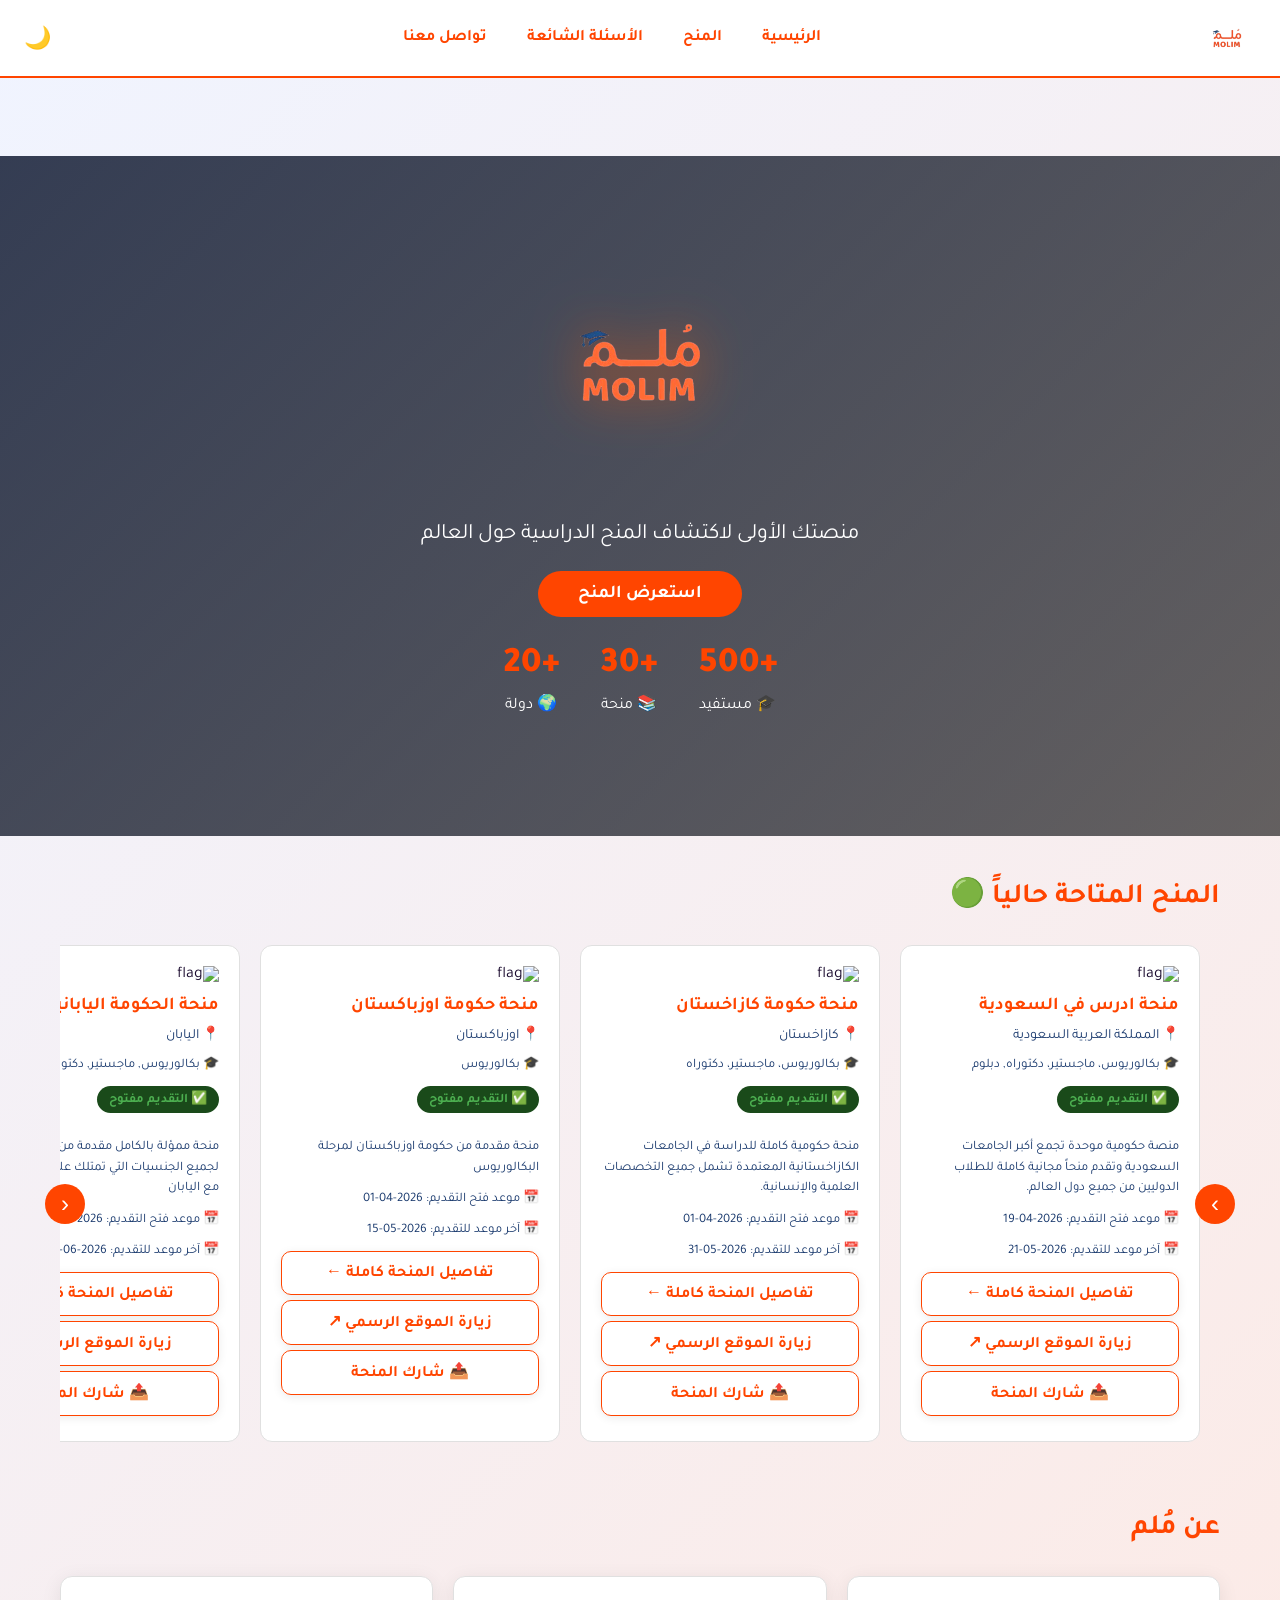
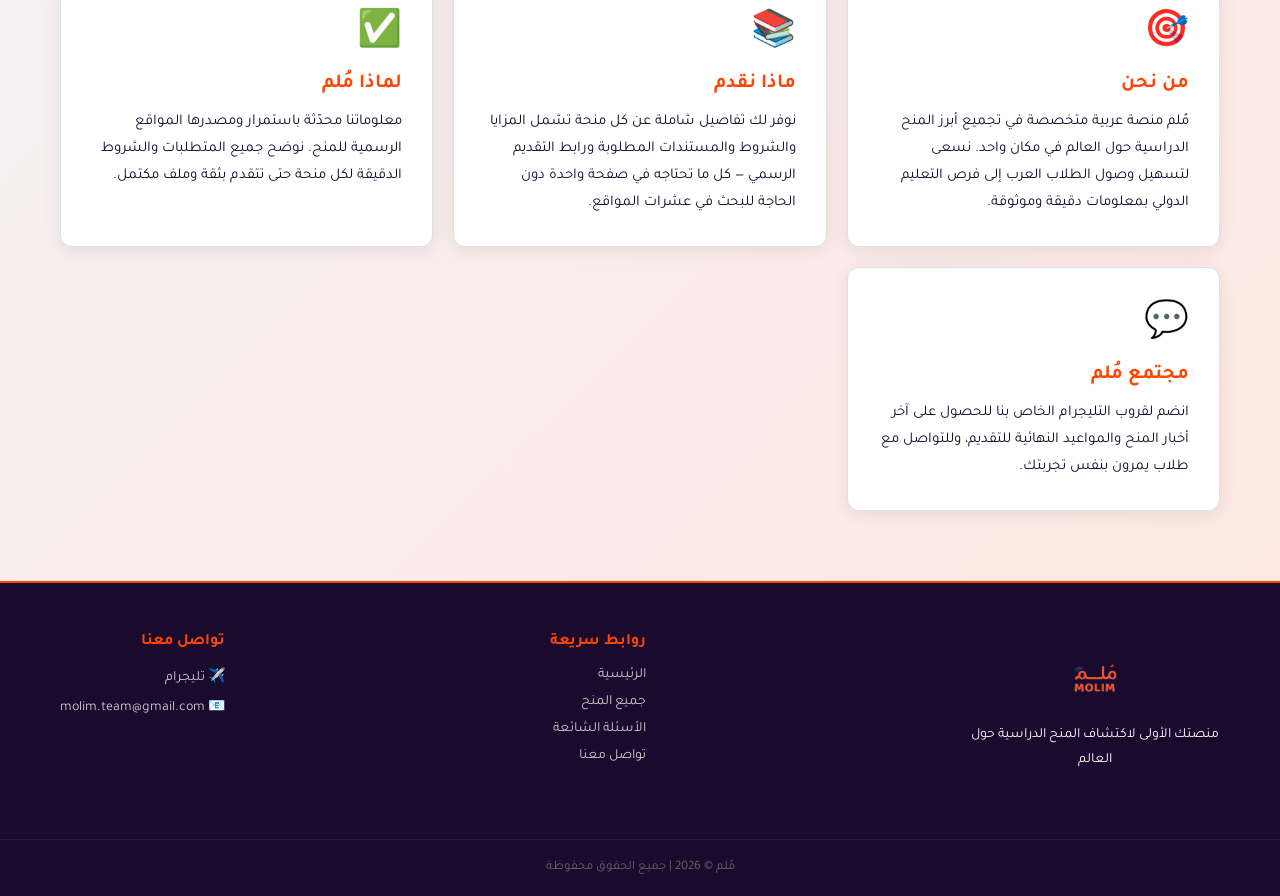
==== commit 1d81e593: "update colore dark" ====
--- a/index.html
+++ b/index.html
@@ -11,131 +11,116 @@
 <body>
 
   <!-- الهيدر -->
- <header>
-  <div class="logo">
-    <img src="static/logo.png" alt="مُلم" class="logo-img"/>
-  </div>
+  <header>
+    <div class="logo">
+      <img src="static/logo.png" alt="مُلم" class="logo-img"/>
+    </div>
     <nav id="main-nav">
-    <a href="index.html">الرئيسية</a>
-    <a href="scholarships.html">المنح</a>
-    <a href="faq.html">الأسئلة الشائعة</a>
-    <a href="contact.html">تواصل معنا</a>
-  </nav>
-  <button id="darkModeToggle" class="dark-mode-toggle" aria-label="Toggle Dark Mode">
-    🌙
-  </button>
-  <button class="menu-toggle" onclick="toggleMenu()">
-    <span></span>
-    <span></span>
-    <span></span>
-  </button>
-</header>
+      <a href="index.html">الرئيسية</a>
+      <a href="scholarships.html">المنح</a>
+      <a href="faq.html">الأسئلة الشائعة</a>
+      <a href="contact.html">تواصل معنا</a>
+    </nav>
+    <div class="header-left">
+      <button id="darkModeToggle" class="dark-mode-toggle" aria-label="Toggle Dark Mode">🌙</button>
+      <button class="menu-toggle" aria-label="Toggle Menu">
+        <span></span>
+        <span></span>
+        <span></span>
+      </button>
+    </div>
+  </header>
 
   <!-- هيرو -->
   <section class="hero">
-  <!-- الشعار الكبير التفاعلي في المنتصف -->
-  <div class="hero-logo-wrap">
-    <img src="static/logo.png" alt="مُلم" class="hero-logo"/>
-    <div class="hero-glow"></div>
-  </div>
-  <p class="hero-sub">منصتك الأولى لاكتشاف المنح الدراسية حول العالم</p>
-  <a href="scholarships.html" class="btn-main">استعرض المنح</a>
-  <!-- إحصائيات المنصة -->
-  <section class="stats-section">
-    <div class="stat-item">
-      <span class="stat-number">+500</span>
-      <span class="stat-label">🎓 مستفيد</span>
+    <div class="hero-logo-wrap">
+      <img src="static/logo.png" alt="مُلم" class="hero-logo"/>
+      <div class="hero-glow"></div>
     </div>
-    <div class="stat-item">
-      <span class="stat-number">+30</span>
-      <span class="stat-label">📚 منحة</span>
-    </div>
-    <div class="stat-item">
-      <span class="stat-number">+20</span>
-      <span class="stat-label">🌍 دولة</span>
+    <p class="hero-sub">منصتك الأولى لاكتشاف المنح الدراسية حول العالم</p>
+    <a href="scholarships.html" class="btn-main">استعرض المنح</a>
+    <section class="stats-section">
+      <div class="stat-item">
+        <span class="stat-number">+500</span>
+        <span class="stat-label">🎓 مستفيد</span>
+      </div>
+      <div class="stat-item">
+        <span class="stat-number">+30</span>
+        <span class="stat-label">📚 منحة</span>
+      </div>
+      <div class="stat-item">
+        <span class="stat-number">+20</span>
+        <span class="stat-label">🌍 دولة</span>
+      </div>
+    </section>
+  </section>
+
+  <!-- المنح المتاحة حالياً -->
+  <section class="open-scholarships-section">
+    <h2 class="section-title">المنح المتاحة حالياً 🟢</h2>
+    <div class="slider-wrapper">
+      <button class="slider-btn prev" onclick="slideCards(-1)">&#8250;</button>
+      <div id="open-scholarships-grid" class="cards-grid"></div>
+      <button class="slider-btn next" onclick="slideCards(1)">&#8249;</button>
     </div>
   </section>
-</section>
-
-<!-- المنح المتاحة حالياً -->
-<section class="open-scholarships-section">
-  <h2 class="section-title">المنح المتاحة حالياً 🟢</h2>
-  <div class="slider-wrapper">
-    <button class="slider-btn prev" onclick="slideCards(-1)">&#8250;</button>
-    <div id="open-scholarships-grid" class="cards-grid"></div>
-    <button class="slider-btn next" onclick="slideCards(1)">&#8249;</button>
-  </div>
-</section>
 
   <!-- من نحن -->
-
-<section class="about-section">
-
-  <h2 class="section-title"> عن مُلم </h2>
-  <div class="cards-wrapper">
-  <div class="about-card">
-    <span class="about-icon">🎯</span>
-    <h3>من نحن</h3>
-    <p>مُلم منصة عربية متخصصة في تجميع أبرز المنح الدراسية حول العالم في مكان واحد. نسعى لتسهيل وصول الطلاب العرب إلى فرص التعليم الدولي بمعلومات دقيقة وموثوقة.</p>
-  </div>
-
-  <div class="about-card">
-    <span class="about-icon">📚</span>
-    <h3>ماذا نقدم</h3>
-    <p>نوفر لك تفاصيل شاملة عن كل منحة تشمل المزايا والشروط والمستندات المطلوبة ورابط التقديم الرسمي — كل ما تحتاجه في صفحة واحدة دون الحاجة للبحث في عشرات المواقع.</p>
-  </div>
-
-  <div class="about-card">
-    <span class="about-icon">✅</span>
-    <h3>لماذا مُلم</h3>
-    <p>معلوماتنا محدّثة باستمرار ومصدرها المواقع الرسمية للمنح. نوضح جميع المتطلبات والشروط الدقيقة لكل منحة حتى تتقدم بثقة وملف مكتمل.</p>
-  </div>
-
-  <a href="https://t.me/Molim_Team/4" target="_blank" style="text-decoration:none; color:inherit; display:block;">
-  <div class="about-card" style="cursor:pointer;">
-    <span class="about-icon">💬</span>
-    <h3>مجتمع مُلم</h3>
-    <p>انضم لقروب التليجرام الخاص بنا للحصول على آخر أخبار المنح والمواعيد النهائية للتقديم، وللتواصل مع طلاب يمرون بنفس تجربتك.</p>
-  </div>
-</a>
-</div>
-
-
-</section>
+  <section class="about-section">
+    <h2 class="section-title"> عن مُلم </h2>
+    <div class="cards-wrapper">
+      <div class="about-card">
+        <span class="about-icon">🎯</span>
+        <h3>من نحن</h3>
+        <p>مُلم منصة عربية متخصصة في تجميع أبرز المنح الدراسية حول العالم في مكان واحد. نسعى لتسهيل وصول الطلاب العرب إلى فرص التعليم الدولي بمعلومات دقيقة وموثوقة.</p>
+      </div>
+      <div class="about-card">
+        <span class="about-icon">📚</span>
+        <h3>ماذا نقدم</h3>
+        <p>نوفر لك تفاصيل شاملة عن كل منحة تشمل المزايا والشروط والمستندات المطلوبة ورابط التقديم الرسمي — كل ما تحتاجه في صفحة واحدة دون الحاجة للبحث في عشرات المواقع.</p>
+      </div>
+      <div class="about-card">
+        <span class="about-icon">✅</span>
+        <h3>لماذا مُلم</h3>
+        <p>معلوماتنا محدّثة باستمرار ومصدرها المواقع الرسمية للمنح. نوضح جميع المتطلبات والشروط الدقيقة لكل منحة حتى تتقدم بثقة وملف مكتمل.</p>
+      </div>
+      <a href="https://t.me/Molim_Team/4" target="_blank" style="text-decoration:none; color:inherit; display:block;">
+        <div class="about-card" style="cursor:pointer;">
+          <span class="about-icon">💬</span>
+          <h3>مجتمع مُلم</h3>
+          <p>انضم لقروب التليجرام الخاص بنا للحصول على آخر أخبار المنح والمواعيد النهائية للتقديم، وللتواصل مع طلاب يمرون بنفس تجربتك.</p>
+        </div>
+      </a>
+    </div>
+  </section>
 
   <!-- الفوتر -->
   <footer>
-  <div class="footer-content">
-
-    <div class="footer-brand">
-      <img src="static/logo.png" alt="مُلم" class="footer-logo"/>
-      <p>منصتك الأولى لاكتشاف المنح الدراسية حول العالم</p>
+    <div class="footer-content">
+      <div class="footer-brand">
+        <img src="static/logo.png" alt="مُلم" class="footer-logo"/>
+        <p>منصتك الأولى لاكتشاف المنح الدراسية حول العالم</p>
+      </div>
+      <div class="footer-links">
+        <h4>روابط سريعة</h4>
+        <a href="index.html">الرئيسية</a>
+        <a href="scholarships.html">جميع المنح</a>
+        <a href="faq.html">الأسئلة الشائعة</a>
+        <a href="contact.html">تواصل معنا</a>
+      </div>
+      <div class="footer-social">
+        <h4>تواصل معنا</h4>
+        <a href="https://t.me/Molim_Team/4" target="_blank">✈️ تليجرام</a>
+        <a href="mailto:molim.team@gmail.com">📧 molim.team@gmail.com</a>
+      </div>
     </div>
-
-    <div class="footer-links">
-      <h4>روابط سريعة</h4>
-      <a href="index.html">الرئيسية</a>
-      <a href="scholarships.html">جميع المنح</a>
-      <a href="faq.html">الأسئلة الشائعة</a>
-      <a href="contact.html">تواصل معنا</a>
+    <div class="footer-bottom">
+      <p>مُلم © 2026 | جميع الحقوق محفوظة</p>
     </div>
-
-    <div class="footer-social">
-      <h4>تواصل معنا</h4>
-      <a href="https://t.me/Molim_Team/4" target="_blank">✈️ تليجرام</a>
-      <a href="mailto:molim.team@gmail.com">📧 molim.team@gmail.com</a>
-    </div>
-
-  </div>
-  <div class="footer-bottom">
-    <p>مُلم © 2026 | جميع الحقوق محفوظة</p>
-  </div>
-</footer>
+  </footer>
 
   <script src="static/js/main.js"></script>
-
   <script src="static/js/shared.js"></script>
 
 </body>
-</html>
-
+</html>
--- a/static/css/style.css
+++ b/static/css/style.css
@@ -38,7 +38,6 @@
   --countdown-urgent-bg: #4a1a1a;
   --countdown-urgent-color: #ff6b6b;
 
-  /* Admin-specific colors */
   --admin-container-bg: transparent;
   --admin-token-bar-bg: white;
   --admin-token-bar-border: #ff4500;
@@ -69,65 +68,64 @@
 }
 
 [data-theme="dark"] {
-  --bg-color: #1a1a2e;
+  --bg-color: #0d1b2a;
   --text-color: #eaeaea;
-  --header-bg: #2a2a3e;
-  --header-border-bottom: #00bcd4; /* A contrasting color for dark mode */
-  --card-bg: #2d2d42;
-  --card-border: #44445c;
-  --primary-color: #00bcd4; /* A contrasting color for dark mode */
-  --secondary-color: #a0a0b8;
-  --hero-bg-gradient: linear-gradient(135deg, rgba(20,20,40,0.85), rgba(0,0,0,0.7));
-  --hero-logo-shadow: rgba(0, 188, 212, 0.7);
-  --hero-logo-hover-shadow: rgba(0, 188, 212, 1);
-  --page-hero-bg: linear-gradient(135deg, #1f1a2e, #2b1a3e, #00bcd4);
-  --footer-bg: #0a0a1e;
-  --footer-border-top: #00bcd4;
+  --header-bg: #0f2140;
+  --header-border-bottom: #1a3a6e;
+  --card-bg: #132035;
+  --card-border: #1e3a6e;
+  --primary-color: #ff4500;
+  --secondary-color: #7a9cc4;
+  --hero-bg-gradient: linear-gradient(135deg, rgba(5,15,35,0.90), rgba(10,20,45,0.80));
+  --hero-logo-shadow: rgba(26, 58, 110, 0.8);
+  --hero-logo-hover-shadow: rgba(26, 58, 110, 1);
+  --page-hero-bg: linear-gradient(135deg, #0a1628, #0f2140, #1a3a6e);
+  --footer-bg: #080f1a;
+  --footer-border-top: #1a3a6e;
   --footer-text-color: #ccc;
-  --footer-link-color: #a0a0b8;
-  --footer-bottom-border: #1a1a2e;
+  --footer-link-color: #7a9cc4;
+  --footer-bottom-border: #0d1b2a;
   --footer-bottom-text: #555;
-  --faq-hover-bg: #3a3a4e;
+  --faq-hover-bg: #0f2140;
   --status-open-bg: #004d40;
   --status-open-color: #80cbc4;
   --status-closed-bg: #4a0000;
   --status-closed-color: #ef9a9a;
-  --skeleton-bg-start: #33334c;
-  --skeleton-bg-middle: #44445c;
-  --countdown-bg: #2d2d42;
-  --countdown-border: #00bcd4;
-  --countdown-color: #00bcd4;
+  --skeleton-bg-start: #132035;
+  --skeleton-bg-middle: #1e3a6e;
+  --countdown-bg: #0f2140;
+  --countdown-border: #1a3a6e;
+  --countdown-color: #7a9cc4;
   --countdown-urgent-bg: #4a0000;
   --countdown-urgent-color: #ef9a9a;
 
-  /* Admin-specific dark colors */
   --admin-container-bg: transparent;
-  --admin-token-bar-bg: #2d2d42;
-  --admin-token-bar-border: #00bcd4;
-  --admin-input-border: #00bcd4;
-  --admin-tab-btn-active-bg: #00bcd4;
-  --admin-tab-btn-active-color: black;
-  --admin-tab-btn-inactive-bg: #44445c;
+  --admin-token-bar-bg: #132035;
+  --admin-token-bar-border: #1a3a6e;
+  --admin-input-border: #1a3a6e;
+  --admin-tab-btn-active-bg: #1a3a6e;
+  --admin-tab-btn-active-color: white;
+  --admin-tab-btn-inactive-bg: #0f2140;
   --admin-tab-btn-inactive-color: #eaeaea;
-  --admin-scholarship-item-bg: #2d2d42;
-  --admin-scholarship-item-border: #44445c;
+  --admin-scholarship-item-bg: #132035;
+  --admin-scholarship-item-border: #1e3a6e;
   --admin-scholarship-item-shadow: rgba(0,0,0,0.2);
-  --admin-scholarship-item-h3: #00bcd4;
-  --admin-scholarship-item-p: #a0a0b8;
-  --admin-btn-edit-bg: #44445c;
+  --admin-scholarship-item-h3: #ff4500;
+  --admin-scholarship-item-p: #7a9cc4;
+  --admin-btn-edit-bg: #1a3a6e;
   --admin-btn-delete-bg: #880000;
   --admin-modal-overlay-bg: rgba(0,0,0,0.7);
-  --admin-modal-box-bg: #2d2d42;
+  --admin-modal-box-bg: #132035;
   --admin-modal-box-shadow: rgba(0,0,0,0.5);
-  --admin-modal-close-color: #a0a0b8;
+  --admin-modal-close-color: #7a9cc4;
   --admin-modal-close-hover: #ef9a9a;
-  --admin-btn-save-bg: #44445c;
-  --admin-files-section-bg: #3a3a4e;
-  --admin-files-section-border: #00bcd4;
-  --admin-file-row-input-border: #555;
-  --admin-btn-add-file-bg: #44445c;
+  --admin-btn-save-bg: #1a3a6e;
+  --admin-files-section-bg: #0f2140;
+  --admin-files-section-border: #1a3a6e;
+  --admin-file-row-input-border: #1e3a6e;
+  --admin-btn-add-file-bg: #1a3a6e;
   --admin-btn-remove-file-bg: #880000;
-  --admin-section-divider-border: #00bcd4;
+  --admin-section-divider-border: #1a3a6e;
 }
 
 body {
@@ -137,7 +135,7 @@
   color: var(--text-color);
   direction: rtl;
   min-height: 100vh;
-  transition: background 0.5s ease, color 0.5s ease; /* Smooth transition for dark mode */
+  transition: background 0.5s ease, color 0.5s ease;
 }
 
 /* ===== HEADER ===== */
@@ -159,14 +157,15 @@
 .header-left {
   display: flex;
   align-items: center;
-  gap: 10px;
+  gap: 8px;
+  order: 3;
 }
 
 header.scrolled {
   padding: 8px 30px;
-  box-shadow: 0 2px 15px rgba(0,0,0,0.1); /* This shadow might need to be dynamic for dark mode */
+  box-shadow: 0 2px 15px rgba(0,0,0,0.1);
   transition: all 0.3s ease;
-  }
+}
 
 header.scrolled .logo-img {
   height: 55px;
@@ -176,6 +175,7 @@
   display: flex;
   flex-direction: row;
   line-height: 1;
+  order: 1;
 }
 
 .logo-img {
@@ -187,6 +187,7 @@
   display: flex;
   gap: 15px;
   align-items: center;
+  order: 2;
 }
 
 nav a {
@@ -199,7 +200,7 @@
 }
 
 nav a:hover {
-  color: var(--primary-color); /* Adjusted for consistency, might need a darker shade */
+  color: var(--primary-color);
   filter: brightness(0.8);
 }
 
@@ -207,13 +208,14 @@
 .dark-mode-toggle {
   background: none;
   border: none;
-  font-size: 24px;
+  font-size: 22px;
   cursor: pointer;
   color: var(--primary-color);
   transition: color 0.3s;
   display: flex;
   align-items: center;
   justify-content: center;
+  padding: 4px;
 }
 
 .dark-mode-toggle:hover {
@@ -228,7 +230,7 @@
   background:
     var(--hero-bg-gradient),
     url('../images/hero-bg.jpg') center center / cover no-repeat;
-    background-attachment: scroll;
+  background-attachment: scroll;
   position: relative;
   transition: background 0.5s ease;
 }
@@ -260,7 +262,7 @@
   top: 50%; left: 50%;
   transform: translate(-50%, -50%);
   width: 300px; height: 300px;
-  background: radial-gradient(circle, var(--hero-logo-shadow) 0%, transparent 70%); /* Uses hero-logo-shadow */
+  background: radial-gradient(circle, var(--hero-logo-shadow) 0%, transparent 70%);
   border-radius: 50%;
   z-index: 1;
   animation: pulseGlow 3s ease-in-out infinite;
@@ -279,7 +281,7 @@
 
 .hero-sub {
   font-size: 22px;
-  color: var(--footer-text-color); /* Reusing a suitable color */
+  color: var(--footer-text-color);
   margin-bottom: 35px;
   transition: color 0.5s ease;
 }
@@ -329,14 +331,13 @@
   transition: transform 0.3s, border-color 0.3s, background 0.5s ease, color 0.5s ease;
 }
 
-/*لظهور طرف بطاقة المنح المفتوحة*/
-#open-scholarships-grid .card{
+#open-scholarships-grid .card {
   opacity: 1 !important;
 }
 
 .card:hover {
   transform: translateY(-5px);
-  border-color: var(--primary-color); /* Consistent hover border */
+  border-color: var(--primary-color);
 }
 
 .card-flag {
@@ -390,7 +391,7 @@
 .card a {
   display: block;
   text-align: center;
-  background: rgba(255, 255, 255, 0.5); /* This will need to be dynamic */
+  background: rgba(255, 255, 255, 0.5);
   backdrop-filter: blur(8px);
   -webkit-backdrop-filter: blur(8px);
   color: var(--primary-color);
@@ -398,21 +399,21 @@
   border-radius: 10px;
   text-decoration: none;
   font-weight: 700;
-  border: 1px solid rgba(255, 255, 255, 0.8); /* This will need to be dynamic */
+  border: 1px solid rgba(255, 255, 255, 0.8);
   margin-top: 8px;
   transition: all 0.3s;
-  box-shadow: 0 2px 10px rgba(0, 0, 0, 0.08); /* This will need to be dynamic */
+  box-shadow: 0 2px 10px rgba(0, 0, 0, 0.08);
 }
 
 [data-theme="dark"] .card a {
-  background: rgba(0, 0, 0, 0.3); /* Darker transparent background */
-  border: 1px solid rgba(0, 188, 212, 0.5); /* Dark mode specific border */
+  background: rgba(0, 0, 0, 0.3);
+  border: 1px solid rgba(26, 58, 110, 0.6);
   box-shadow: 0 2px 10px rgba(0, 0, 0, 0.2);
-  color: var(--primary-color); /* Use primary color */
+  color: var(--primary-color);
 }
 
 .card a:hover {
-  background: var(--card-bg); /* Use card background for hover */
+  background: var(--card-bg);
   transform: translateX(-3px);
   filter: brightness(0.9);
 }
@@ -434,11 +435,10 @@
 
 /* ===== FOOTER ===== */
 footer {
-  text-align: center;
-  padding: 40px 20px;
   background: var(--footer-bg);
   border-top: 2px solid var(--footer-border-top);
   margin-top: 60px;
+  padding: 0;
   transition: background 0.5s ease, border-color 0.5s ease;
 }
 
@@ -490,7 +490,7 @@
   display: flex;
   gap: 15px;
   padding: 25px 40px;
-  background: var(--card-border); /* Reusing a subtle background */
+  background: var(--card-border);
   flex-wrap: wrap;
   transition: background 0.5s ease;
 }
@@ -524,7 +524,6 @@
   max-width: 600px;
   margin: 50px auto;
   padding: 0 20px;
-  /* لا تضيف background هنا */
 }
 
 .contact-card {
@@ -534,7 +533,7 @@
   padding: 20px 25px;
   border-radius: 12px;
   text-decoration: none;
-  color: white; /* Maintain white text for these colored cards */
+  color: white;
   font-family: 'Tajawal', sans-serif;
   transition: transform 0.3s, opacity 0.3s;
   border: 1px solid transparent;
@@ -573,7 +572,7 @@
   display: block;
   text-align: center;
   background: transparent;
-  color: var(--footer-text-color); /* Changed to use variable */
+  color: var(--footer-text-color);
   padding: 10px;
   border-radius: 8px;
   text-decoration: none;
@@ -585,7 +584,7 @@
 
 .btn-details:hover {
   background: var(--primary-color);
-  color: white; /* Text color becomes white on hover */
+  color: white;
 }
 
 /* ===== DETAILS PAGE ===== */
@@ -607,13 +606,13 @@
 .details-hero h1 {
   font-size: 36px;
   font-weight: 900;
-  color: var(--footer-text-color); /* White text in hero */
+  color: var(--footer-text-color);
   margin-bottom: 8px;
   transition: color 0.5s ease;
 }
 
 .details-hero p {
-  color: var(--footer-link-color); /* Lighter text for description */
+  color: var(--footer-link-color);
   margin-bottom: 15px;
   transition: color 0.5s ease;
 }
@@ -660,6 +659,7 @@
   font-weight: 700;
   transition: color 0.5s ease;
 }
+
 /* ===== FAQ PAGE ===== */
 .faq-section {
   max-width: 800px;
@@ -728,27 +728,34 @@
   grid-template-columns: repeat(auto-fill, minmax(280px, 1fr));
   gap: 20px;
 }
+
 .about-card {
-  background: var(--card-bg); /* Using card-bg for consistency */
+  background: var(--card-bg);
   backdrop-filter: blur(10px);
   -webkit-backdrop-filter: blur(10px);
   border-radius: 12px;
   padding: 30px;
   border: 1px solid var(--card-border);
   box-shadow: 0 4px 20px rgba(0, 0, 0, 0.08);
-  transition: transform 0.3s, box-shadow 0.3s, background 0.5s ease, border-color 0.5s ease;
+  opacity: 0;
+  transform: translateY(30px);
+  transition: opacity 0.6s ease, transform 0.6s ease, background 0.5s ease, border-color 0.5s ease;
 }
 
 .about-card:hover {
   transform: translateY(-5px);
-  border-color: var(--primary-color); /* Consistent hover border */
+  border-color: var(--primary-color);
+}
+
+.about-card.visible {
+  opacity: 1;
+  transform: translateY(0);
 }
 
 .about-icon {
   font-size: 36px;
   display: block;
   margin-bottom: 15px;
-  color: var(--primary-color); /* Ensures icons are visible */
   transition: color 0.5s ease;
 }
 
@@ -767,33 +774,7 @@
   transition: color 0.5s ease;
 }
 
-/* ===== RESPONSIVE ===== */
-@media (max-width: 768px) {
-  header {
-    gap: 12px;
-    padding: 12px 10px;
-  }
-  #open-scholarships-grid .card{
-    min-width: 82%;
-    max-width: 82%;
-    scroll-snap-align: start;
-    flex-shrink: 0;
-  }
-
-  nav {
-    flex-wrap: wrap;
-    justify-content: center;
-    gap: 8px;
-    width: 100%;
-  }
-
-  nav a {
-    font-size: 0.8rem;
-    padding: 4px 6px;
-    white-space: nowrap;
-  }
-}
-/* cssاحصائيات المنحة */
+/* ===== STATS ===== */
 .stats-section {
   display: flex;
   justify-content: center;
@@ -818,86 +799,10 @@
 
 .stat-label {
   font-size: 16px;
-  color: var(--footer-text-color); /* Reusing for consistency */
+  color: var(--footer-text-color);
   margin-top: 5px;
   transition: color 0.5s ease;
 }
-
-/* زر مشاركة المنحة*/
-.btn-share-general {
-  width: 100%;
-  padding: 10px;
-  background: var(--secondary-color);
-  color: white;
-  border: none;
-  border-radius: 10px;
-  font-size: 15px;
-  font-weight: 700;
-  cursor: pointer;
-  font-family: 'Tajawal', sans-serif;
-  margin-top: 8px;
-  transition: background 0.3s;
-}
-
-.btn-share-general:hover {
-  background: var(--secondary-color);
-  filter: brightness(0.8);
-}
-
-.open-scholarships-section {
-  padding: 40px 20px;
-  max-width: 1200px;
-  margin: 0 auto;
-}
-
-.section-title {
-  text-align: right;
-  color: var(--primary-color);
-  font-size: 28px;
-  margin-bottom: 30px;
-  padding-right: 0%;
-  transition: color 0.5s ease;
-}
-
-#open-scholarships-grid {
-  display: flex;
-  flex-direction: row;
-  overflow-x: auto;
-  scroll-snap-type: x mandatory;
-  -webkit-overflow-scrolling: touch;
-  gap: 20px;
-  padding: 0 20px 20px 20px;
-  direction: rtl;
-}
-
-#open-scholarships-grid::-webkit-scrollbar {
-  display: none;
-}
-
-#open-scholarships-grid .card {
-  min-width: 300px;
-  max-width: 300px;
-  flex-shrink: 0;
-  scroll-snap-align: end;
-  flex-shrink: 0;
-}
-
-#open-scholarships-grid .btn-details {
-  display: block;
-  width: 100%;
-  margin: 5px 0;
-  text-align: center;
-  box-sizing: border-box;
-  background: var(--card-bg) !important; /* Override with card-bg */
-  color: var(--primary-color) !important; /* Override with primary color */
-  border: 1px solid var(--primary-color) !important; /* Override with primary color */
-}
-
-#open-scholarships-grid .btn-details:hover {
-  background: var(--primary-color) !important;
-  color: white !important;
-}
-
 
 /* ===== HAMBURGER MENU ===== */
 .menu-toggle {
@@ -919,23 +824,30 @@
   transition: background-color 0.5s ease;
 }
 
+/* ===== RESPONSIVE ===== */
 @media (max-width: 768px) {
-  .menu-toggle {
-    display: flex;
-    flex-direction: column;
-    gap: 5px;
+  header {
+    padding: 10px 15px;
+    flex-wrap: wrap;
   }
-  .logo-img{
-    height: 90px;
+
+  .logo {
+    order: 1;
   }
 
+  .header-left {
+    order: 2;
+    gap: 6px;
+  }
+
   nav {
+    order: 3;
     display: none;
     flex-direction: column;
     width: 100%;
-    background: var(--header-bg); /* Consistent with header bg */
+    background: var(--header-bg);
     padding: 10px 0;
-    border-top: 1px solid var(--card-border); /* Consistent with card border */
+    border-top: 1px solid var(--card-border);
     transition: background 0.5s ease, border-color 0.5s ease;
   }
 
@@ -947,17 +859,41 @@
     padding: 12px 20px;
     border-bottom: 1px solid var(--card-border);
     margin-right: 0;
+    font-size: 15px;
   }
+
+  .menu-toggle {
+    display: flex;
+  }
+
+  .logo-img {
+    height: 90px;
+  }
+
+  #open-scholarships-grid .card {
+    min-width: 82%;
+    max-width: 82%;
+    scroll-snap-align: start;
+    flex-shrink: 0;
+  }
+
+  .footer-content {
+    flex-direction: column;
+    align-items: center;
+    text-align: center;
+    padding: 30px 20px;
+    gap: 30px;
+  }
+
+  .footer-brand {
+    display: flex;
+    flex-direction: column;
+    align-items: center;
+  }
 }
 
 /* ===== SCROLL ANIMATION ===== */
-.about-card {
-  opacity: 0;
-  transform: translateY(30px);
-  transition: opacity 0.6s ease, transform 0.6s ease;
-}
-
-.card.visible, .about-card.visible {
+.card.visible {
   opacity: 1;
   transform: translateY(0);
 }
@@ -977,7 +913,7 @@
   cursor: pointer;
   display: none;
   z-index: 999;
-  box-shadow: 0 4px 15px var(--hero-logo-shadow); /* Reusing a shadow variable */
+  box-shadow: 0 4px 15px var(--hero-logo-shadow);
   transition: opacity 0.3s, background 0.5s ease, box-shadow 0.5s ease;
 }
 
@@ -1034,14 +970,6 @@
 }
 
 /* ===== FOOTER REDESIGN ===== */
-footer {
-  background: var(--footer-bg);
-  border-top: 2px solid var(--footer-border-top);
-  margin-top: 60px;
-  padding: 0;
-  transition: background 0.5s ease, border-color 0.5s ease;
-}
-
 .footer-content {
   display: flex;
   justify-content: space-between;
@@ -1108,30 +1036,7 @@
   transition: color 0.5s ease;
 }
 
-@media (max-width: 768px) {
-  .footer-content {
-    flex-direction: column;
-    align-items: center;
-    text-align: center;
-    padding: 30px 20px;
-    gap: 30px;
-  }
-
-  .footer-brand {
-    display: flex;
-    flex-direction: column;
-    align-items: center;
-  }
-
-.menu-toggle span {
-  display: block;
-  width: 25px;
-  height: 3px;
-  background-color: var(--primary-color); /* Updated to use variable */
-  border-radius: 3px;
-}
-}
-/*ازرار التمرير الافقي */
+/* ===== SLIDER BUTTONS ===== */
 .slider-wrapper {
   position: relative;
   display: flex;
@@ -1158,8 +1063,81 @@
 .slider-btn.prev { right: -15px; }
 .slider-btn.next { left: -15px; }
 
-
-/* Admin Panel Specific Styles */
+/* ===== OPEN SCHOLARSHIPS ===== */
+.open-scholarships-section {
+  padding: 40px 20px;
+  max-width: 1200px;
+  margin: 0 auto;
+}
+
+.section-title {
+  text-align: right;
+  color: var(--primary-color);
+  font-size: 28px;
+  margin-bottom: 30px;
+  transition: color 0.5s ease;
+}
+
+#open-scholarships-grid {
+  display: flex;
+  flex-direction: row;
+  overflow-x: auto;
+  scroll-snap-type: x mandatory;
+  -webkit-overflow-scrolling: touch;
+  gap: 20px;
+  padding: 0 20px 20px 20px;
+  direction: rtl;
+}
+
+#open-scholarships-grid::-webkit-scrollbar {
+  display: none;
+}
+
+#open-scholarships-grid .card {
+  min-width: 300px;
+  max-width: 300px;
+  flex-shrink: 0;
+  scroll-snap-align: end;
+}
+
+#open-scholarships-grid .btn-details {
+  display: block;
+  width: 100%;
+  margin: 5px 0;
+  text-align: center;
+  box-sizing: border-box;
+  background: var(--card-bg) !important;
+  color: var(--primary-color) !important;
+  border: 1px solid var(--primary-color) !important;
+}
+
+#open-scholarships-grid .btn-details:hover {
+  background: var(--primary-color) !important;
+  color: white !important;
+}
+
+/* ===== SHARE BUTTON ===== */
+.btn-share-general {
+  width: 100%;
+  padding: 10px;
+  background: var(--secondary-color);
+  color: white;
+  border: none;
+  border-radius: 10px;
+  font-size: 15px;
+  font-weight: 700;
+  cursor: pointer;
+  font-family: 'Tajawal', sans-serif;
+  margin-top: 8px;
+  transition: background 0.3s;
+}
+
+.btn-share-general:hover {
+  background: var(--secondary-color);
+  filter: brightness(0.8);
+}
+
+/* ===== ADMIN PANEL ===== */
 .admin-container { max-width: 700px; margin: 40px auto; padding: 20px; background: var(--admin-container-bg); transition: background 0.5s ease; }
 .admin-container h1 { color: var(--primary-color); text-align: center; margin-bottom: 20px; transition: color 0.5s ease; }
 .form-group label { display: block; font-weight: 700; color: var(--secondary-color); margin-bottom: 5px; transition: color 0.5s ease; }
@@ -1198,24 +1176,22 @@
 .btn-edit {
   padding: 7px 15px; background: var(--admin-btn-edit-bg); color: white;
   border: none; border-radius: 8px; cursor: pointer;
-  font-family: 'Tajawal', sans-serif; font-weight: 700;
-  transition: background 0.3s;
-}
-.btn-edit:hover { background: var(--admin-btn-edit-bg); filter: brightness(0.8); }
+  font-family: 'Tajawal', sans-serif; font-weight: 700; transition: background 0.3s;
+}
+.btn-edit:hover { filter: brightness(0.8); }
 .btn-delete {
   padding: 7px 15px; background: var(--admin-btn-delete-bg); color: white;
   border: none; border-radius: 8px; cursor: pointer;
-  font-family: 'Tajawal', sans-serif; font-weight: 700;
-  transition: background 0.3s;
-}
-.btn-delete:hover { background: var(--admin-btn-delete-bg); filter: brightness(0.8); }
+  font-family: 'Tajawal', sans-serif; font-weight: 700; transition: background 0.3s;
+}
+.btn-delete:hover { filter: brightness(0.8); }
 .token-bar {
   background: var(--admin-token-bar-bg); border-radius: 12px; padding: 15px;
   margin-bottom: 20px; border: 1px solid var(--admin-token-bar-border);
   transition: background 0.5s ease, border-color 0.5s ease;
 }
-.token-bar label { font-weight:700; color:var(--secondary-color); transition: color 0.5s ease;}
-.token-bar input { border:1px solid var(--admin-input-border); background: var(--card-bg); color: var(--text-color); transition: background 0.5s ease, color 0.5s ease, border-color 0.5s ease;}
+.token-bar label { font-weight: 700; color: var(--secondary-color); transition: color 0.5s ease; }
+.token-bar input { border: 1px solid var(--admin-input-border); background: var(--card-bg); color: var(--text-color); transition: background 0.5s ease, color 0.5s ease, border-color 0.5s ease; }
 .modal-overlay {
   display: none; position: fixed; top: 0; left: 0;
   width: 100%; height: 100%; background: var(--admin-modal-overlay-bg);
@@ -1227,60 +1203,50 @@
 .modal-box {
   background: var(--admin-modal-box-bg); border-radius: 16px; padding: 30px;
   width: 100%; max-width: 650px; margin: auto;
-  box-shadow: 0 10px 40px var(--admin-modal-box-shadow);
-  position: relative;
+  box-shadow: 0 10px 40px var(--admin-modal-box-shadow); position: relative;
   transition: background 0.5s ease, box-shadow 0.5s ease;
 }
 .modal-box h2 { color: var(--primary-color); text-align: center; margin-bottom: 20px; transition: color 0.5s ease; }
 .modal-close {
   position: absolute; top: 15px; left: 15px;
   background: none; border: none; font-size: 24px;
-  cursor: pointer; color: var(--admin-modal-close-color); line-height: 1;
-  transition: color 0.5s ease;
+  cursor: pointer; color: var(--admin-modal-close-color); line-height: 1; transition: color 0.5s ease;
 }
 .modal-close:hover { color: var(--admin-modal-close-hover); }
 .btn-save {
   width: 100%; padding: 15px; background: var(--admin-btn-save-bg); color: white;
   border: none; border-radius: 10px; font-size: 18px;
   font-weight: 700; cursor: pointer; font-family: 'Tajawal', sans-serif;
-  margin-top: 5px;
-  transition: background 0.3s;
-}
-.btn-save:hover { background: var(--admin-btn-save-bg); filter: brightness(0.8); }
+  margin-top: 5px; transition: background 0.3s;
+}
+.btn-save:hover { filter: brightness(0.8); }
 #edit-msg { text-align: center; margin-top: 12px; font-weight: 700; font-size: 15px; color: var(--text-color); transition: color 0.5s ease; }
 .files-section {
   border: 1px solid var(--admin-files-section-border); border-radius: 10px;
   padding: 15px; margin-bottom: 15px; background: var(--admin-files-section-bg);
   transition: border-color 0.5s ease, background 0.5s ease;
 }
-.files-section h4 {
-  color: var(--primary-color); margin: 0 0 12px 0; font-size: 15px;
-  transition: color 0.5s ease;
-}
-.files-section p {color: var(--secondary-color); transition: color 0.5s ease;}
+.files-section h4 { color: var(--primary-color); margin: 0 0 12px 0; font-size: 15px; transition: color 0.5s ease; }
+.files-section p { color: var(--secondary-color); transition: color 0.5s ease; }
 .file-row input {
   flex: 1; padding: 8px; border-radius: 8px;
   border: 1px solid var(--admin-file-row-input-border); font-family: 'Tajawal', sans-serif;
-  font-size: 14px; box-sizing: border-box;
-  background: var(--card-bg); color: var(--text-color);
+  font-size: 14px; box-sizing: border-box; background: var(--card-bg); color: var(--text-color);
   transition: border-color 0.5s ease, background 0.5s ease, color 0.5s ease;
 }
 .btn-add-file {
   padding: 7px 14px; background: var(--admin-btn-add-file-bg); color: white;
   border: none; border-radius: 8px; cursor: pointer;
   font-family: 'Tajawal', sans-serif; font-size: 13px; font-weight: 700;
-  margin-top: 5px;
-  transition: background 0.3s;
-}
-.btn-add-file:hover { background: var(--admin-btn-add-file-bg); filter: brightness(0.8); }
+  margin-top: 5px; transition: background 0.3s;
+}
+.btn-add-file:hover { filter: brightness(0.8); }
 .btn-remove-file {
   padding: 6px 10px; background: var(--admin-btn-remove-file-bg); color: white;
-  border: none; border-radius: 7px; cursor: pointer; font-size: 13px;
-  transition: background 0.3s;
-}
-.btn-remove-file:hover { background: var(--admin-btn-remove-file-bg); filter: brightness(0.8); }
+  border: none; border-radius: 7px; cursor: pointer; font-size: 13px; transition: background 0.3s;
+}
+.btn-remove-file:hover { filter: brightness(0.8); }
 .section-divider {
   border: none; border-top: 1px dashed var(--admin-section-divider-border);
-  margin: 15px 0;
-  transition: border-color 0.5s ease;
-}
+  margin: 15px 0; transition: border-color 0.5s ease;
+}
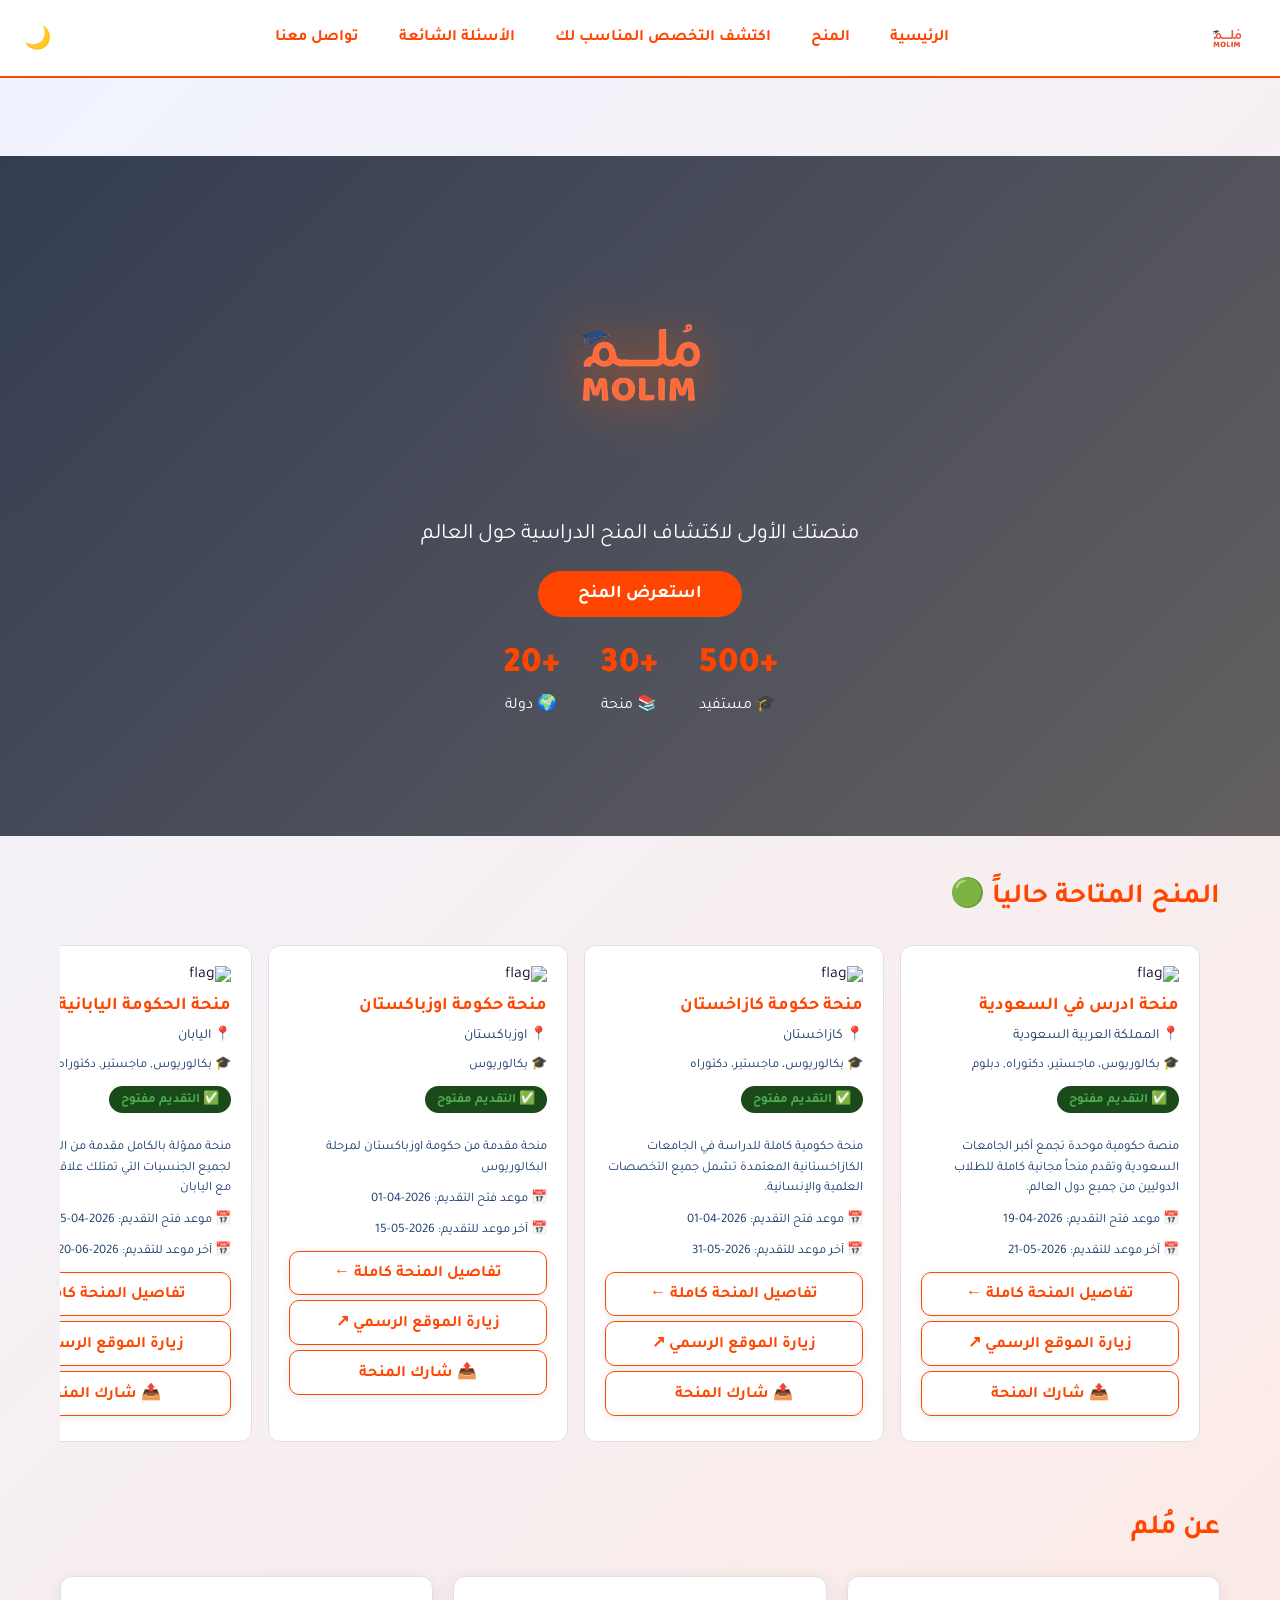
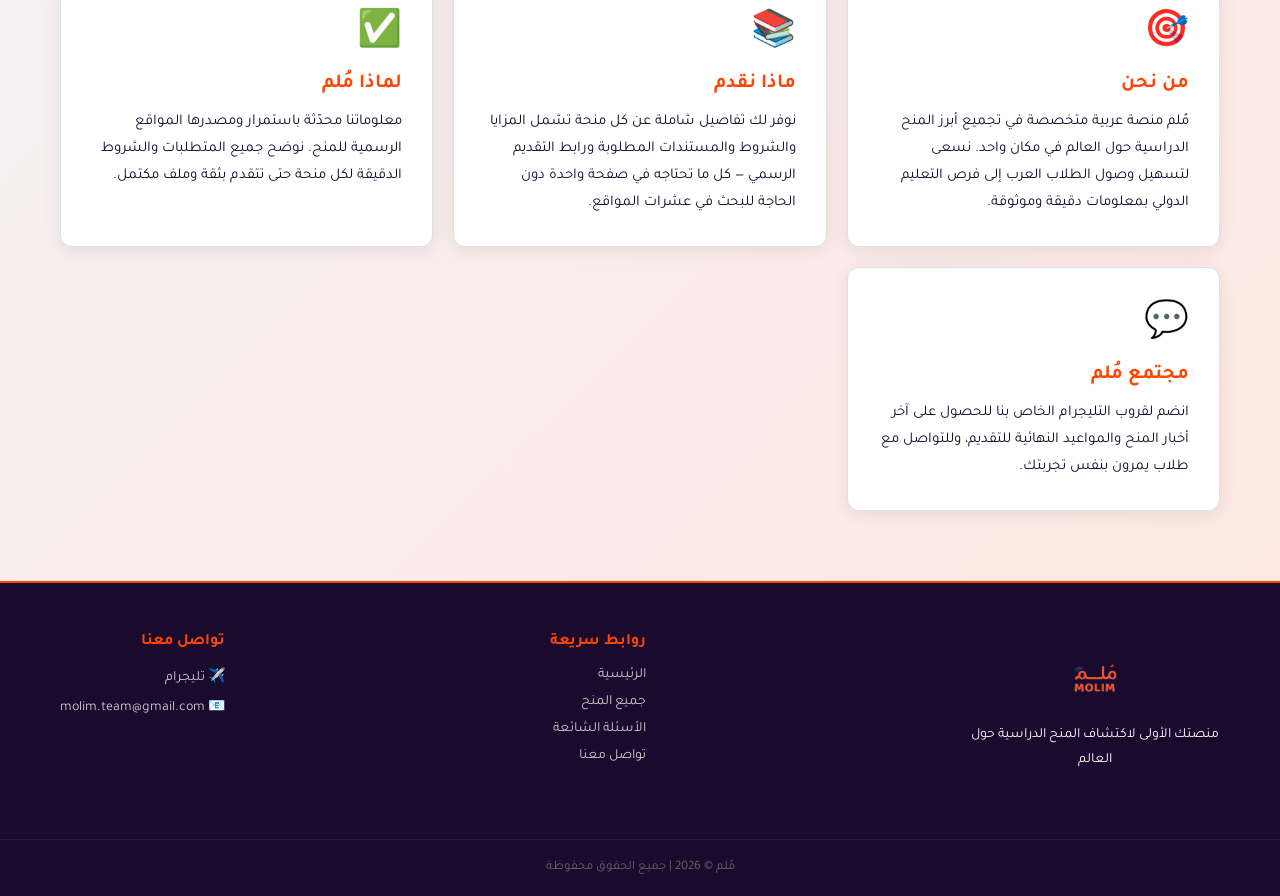
==== commit c7d3d0fc: "add quiz" ====
--- a/index.html
+++ b/index.html
@@ -18,6 +18,7 @@
     <nav id="main-nav">
       <a href="index.html">الرئيسية</a>
       <a href="scholarships.html">المنح</a>
+      <a href="quiz.html">اكتشف التخصص المناسب لك</a>
       <a href="faq.html">الأسئلة الشائعة</a>
       <a href="contact.html">تواصل معنا</a>
     </nav>
--- a/static/css/style.css
+++ b/static/css/style.css
@@ -871,8 +871,8 @@
   }
 
   #open-scholarships-grid .card {
-    min-width: 82%;
-    max-width: 82%;
+    min-width: 78%;
+    max-width: 78%;
     scroll-snap-align: start;
     flex-shrink: 0;
   }
@@ -1044,6 +1044,7 @@
 }
 
 .slider-btn {
+  display: none;
   position: absolute;
   top: 50%;
   transform: translateY(-50%);
@@ -1084,9 +1085,10 @@
   overflow-x: auto;
   scroll-snap-type: x mandatory;
   -webkit-overflow-scrolling: touch;
-  gap: 20px;
-  padding: 0 20px 20px 20px;
+  gap: 16px;
+  padding: 0 20px 20px 80px;
   direction: rtl;
+  scroll-behavior: smooth;
 }
 
 #open-scholarships-grid::-webkit-scrollbar {
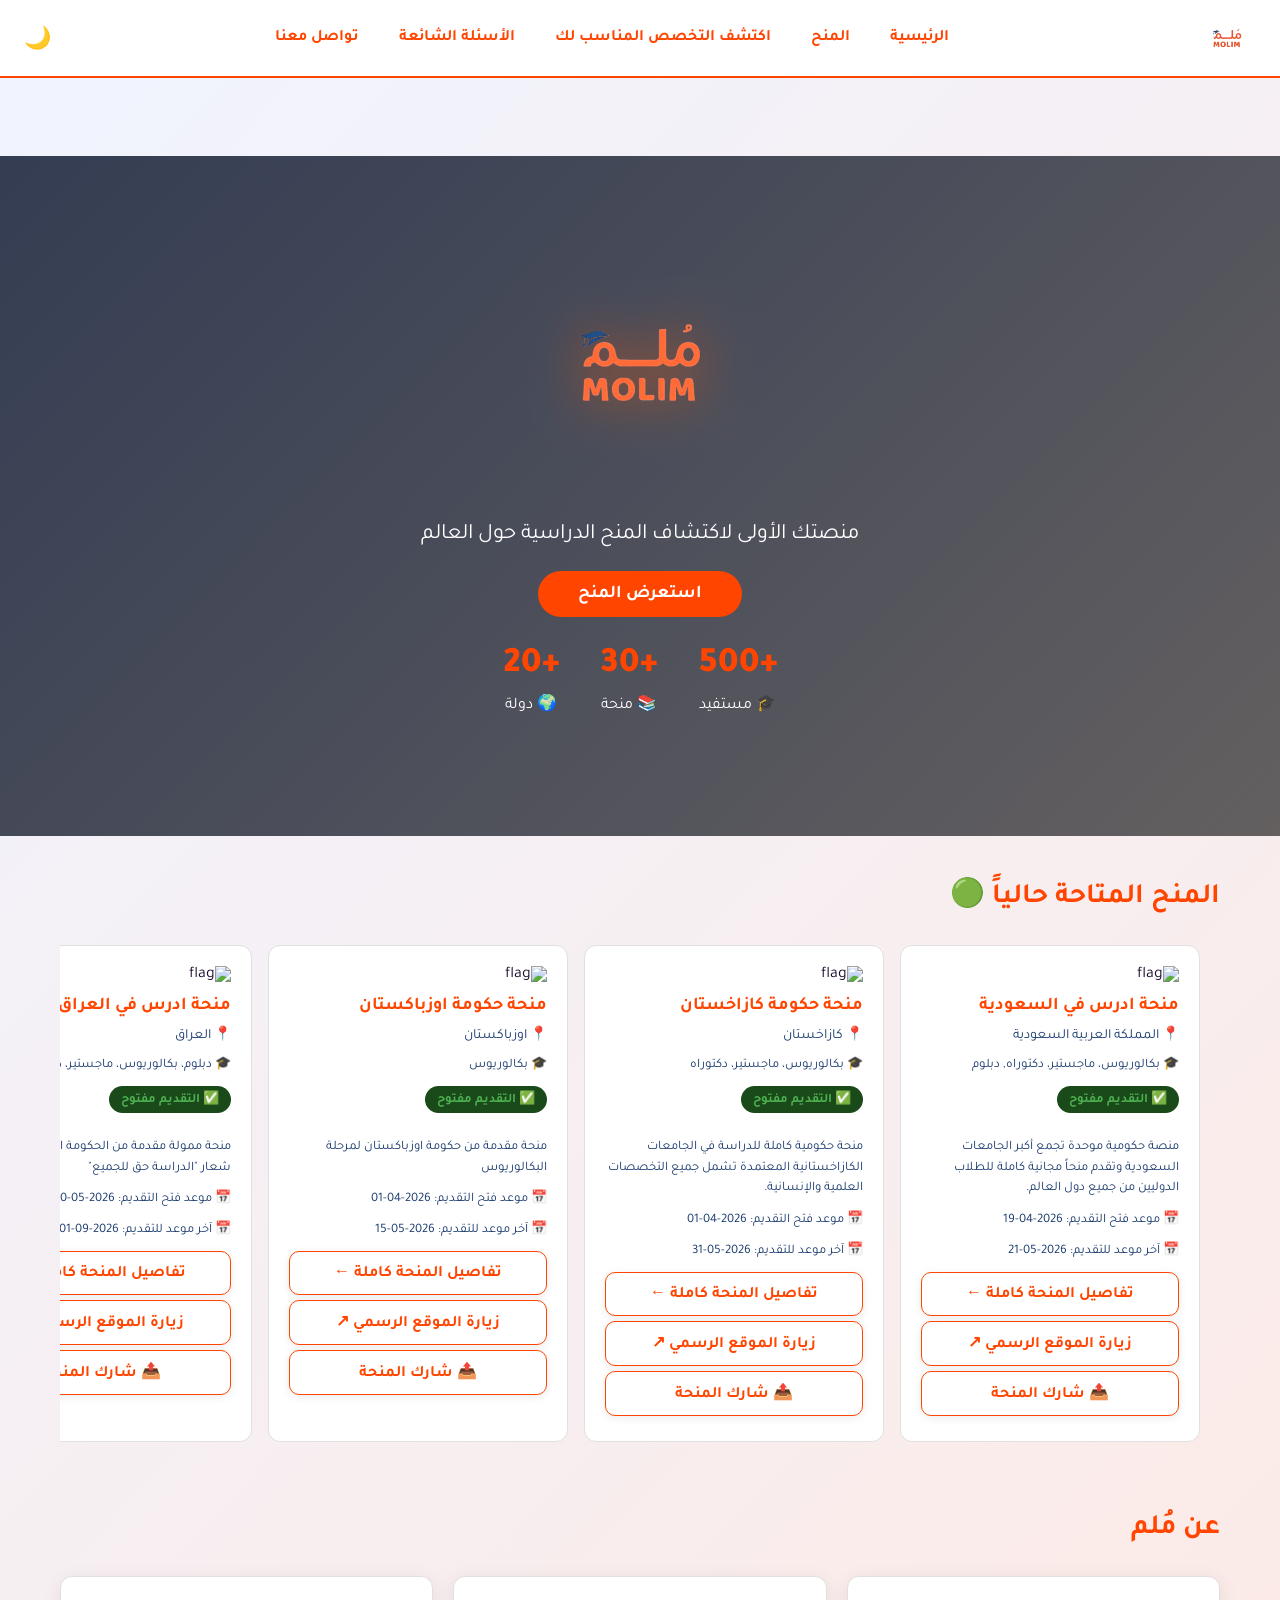
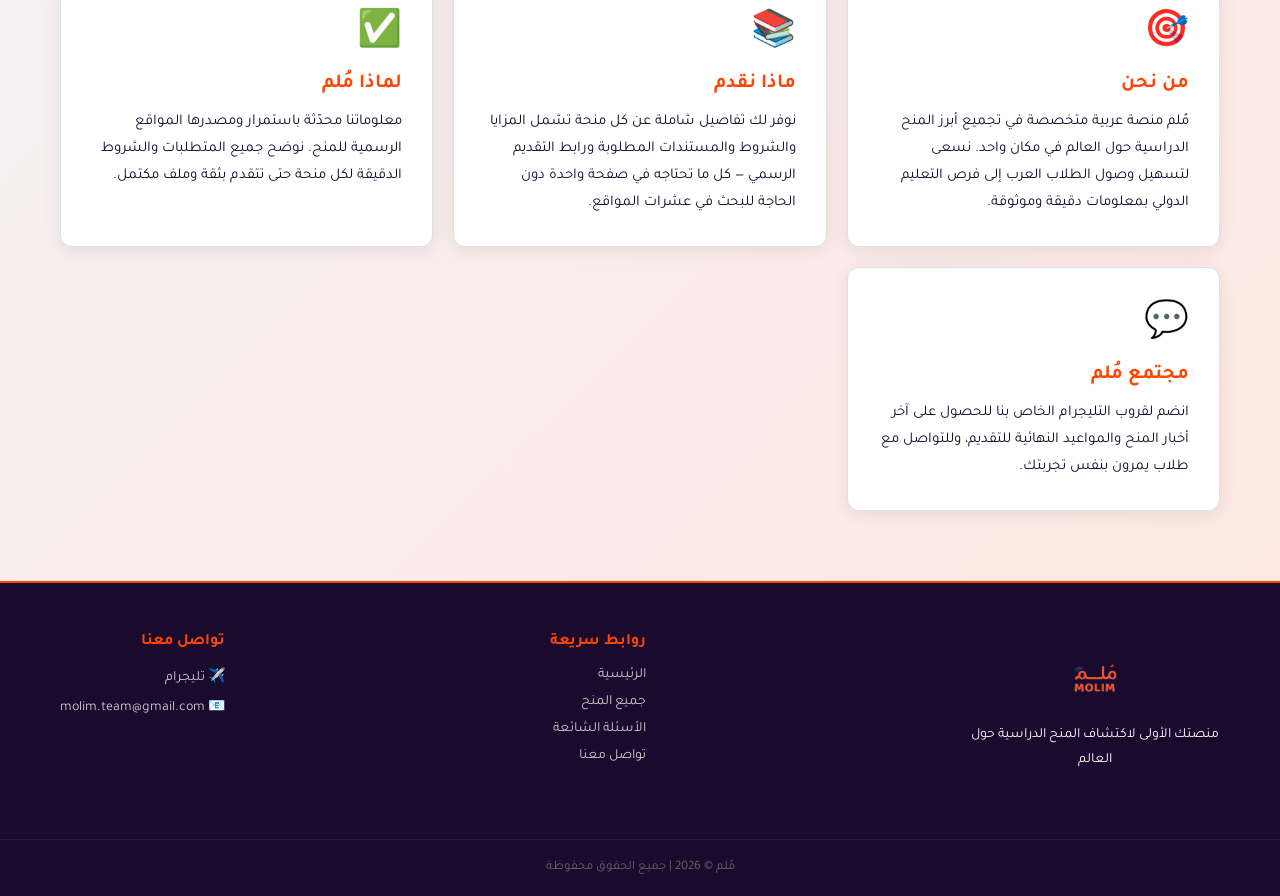
==== commit 22e09c5c: "update logo and share" ====
--- a/index.html
+++ b/index.html
@@ -7,6 +7,10 @@
   <title>مُلم | منصة المنح الدراسية</title>
   <link rel="stylesheet" href="static/css/style.css" />
   <link rel="stylesheet" href="https://cdnjs.cloudflare.com/ajax/libs/font-awesome/6.0.0-beta3/css/all.min.css">
+  <link rel="icon" type="image/x-icon" href="/favicon.ico">
+  <link rel="icon" type="image/png" sizes="32x32" href="/favicon-32x32.png">
+  <link rel="icon" type="image/png" sizes="16x16" href="/favicon-16x16.png">
+  <link rel="apple-touch-icon" sizes="180x180" href="/apple-touch-icon.png">
 </head>
 <body>
 
